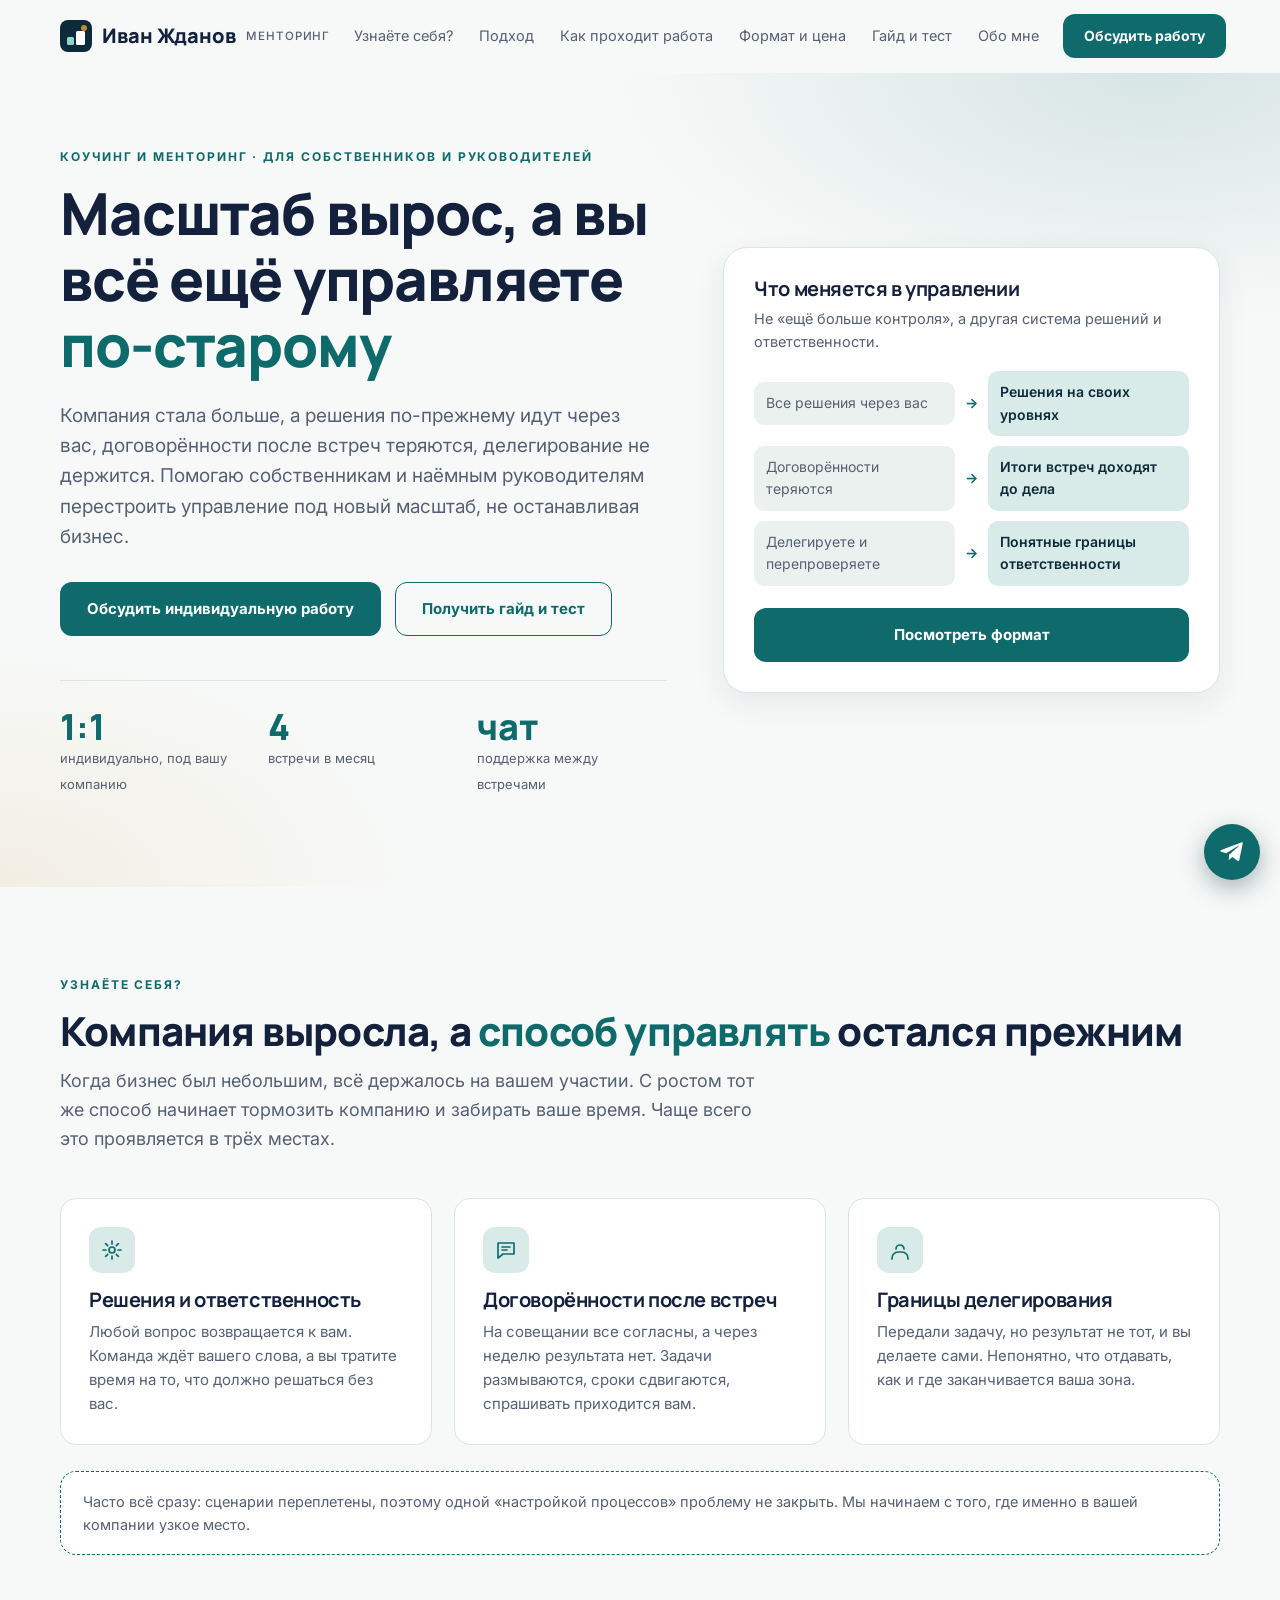
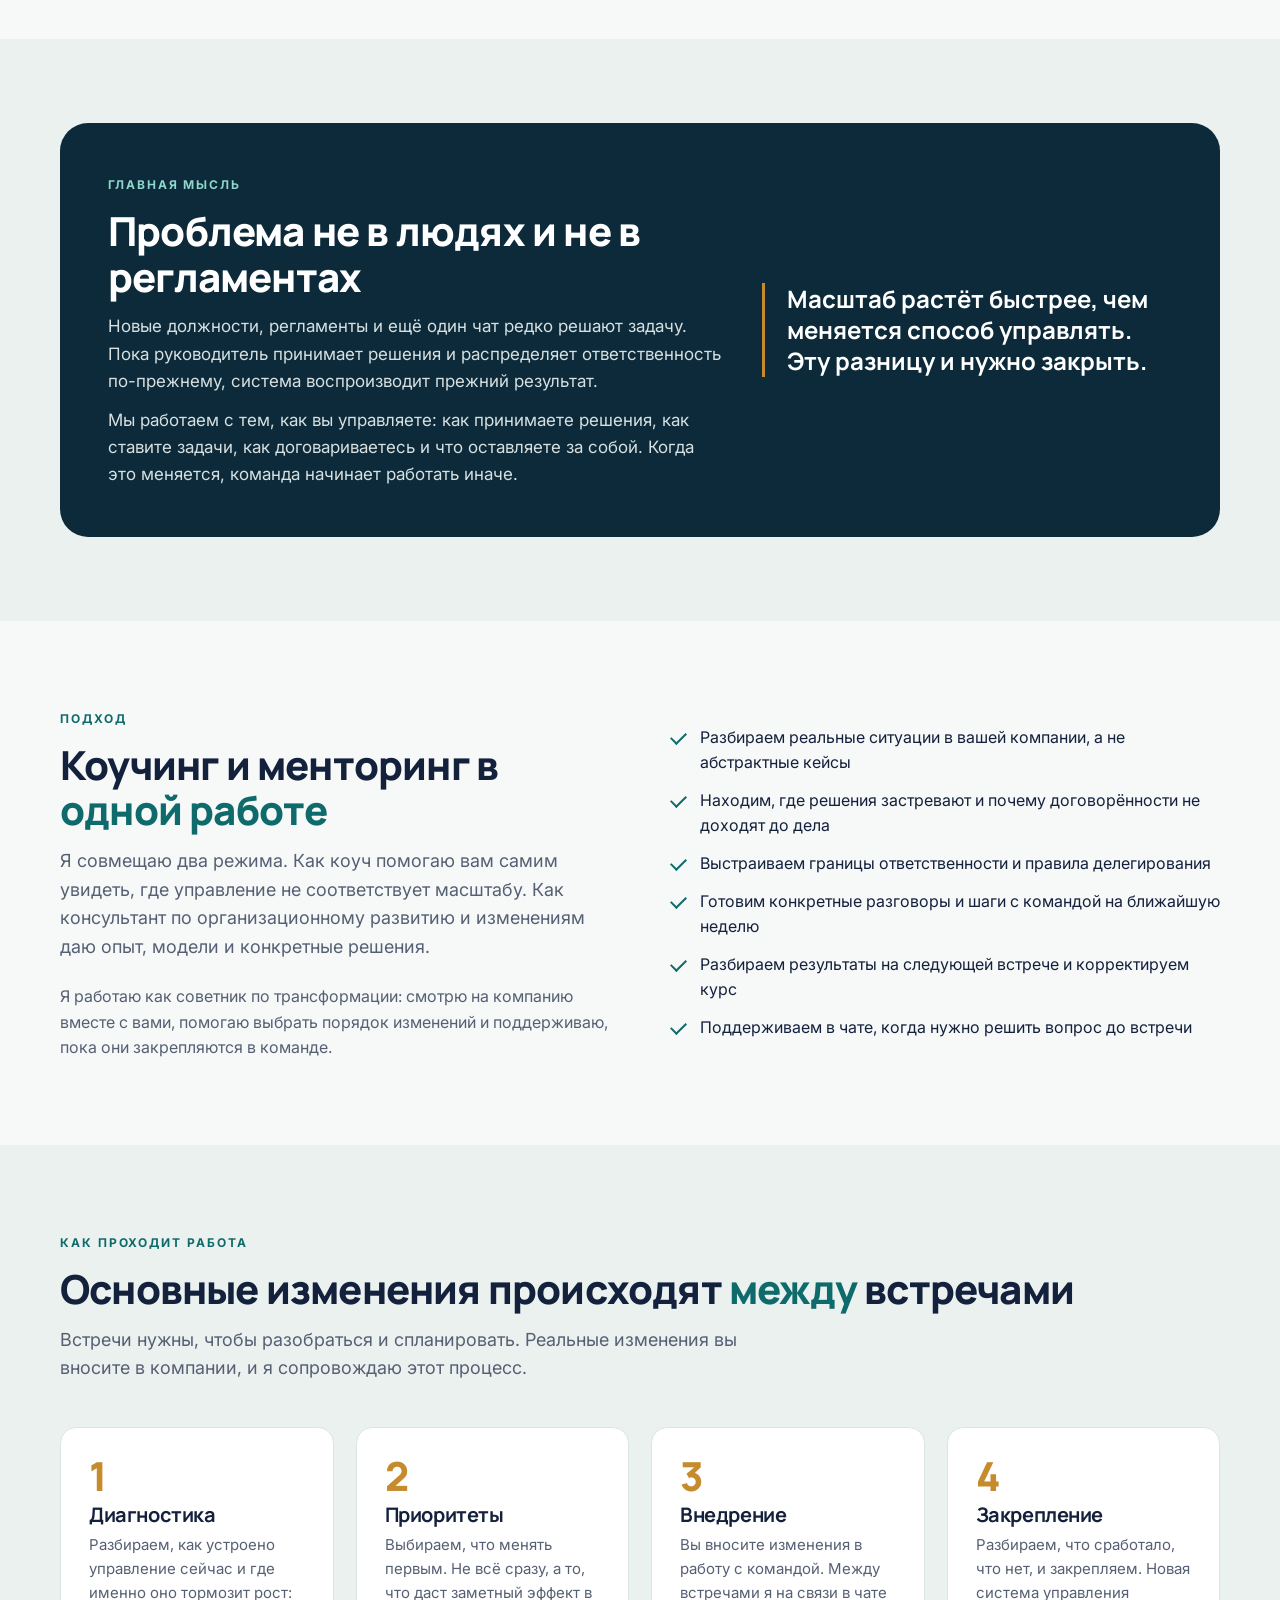
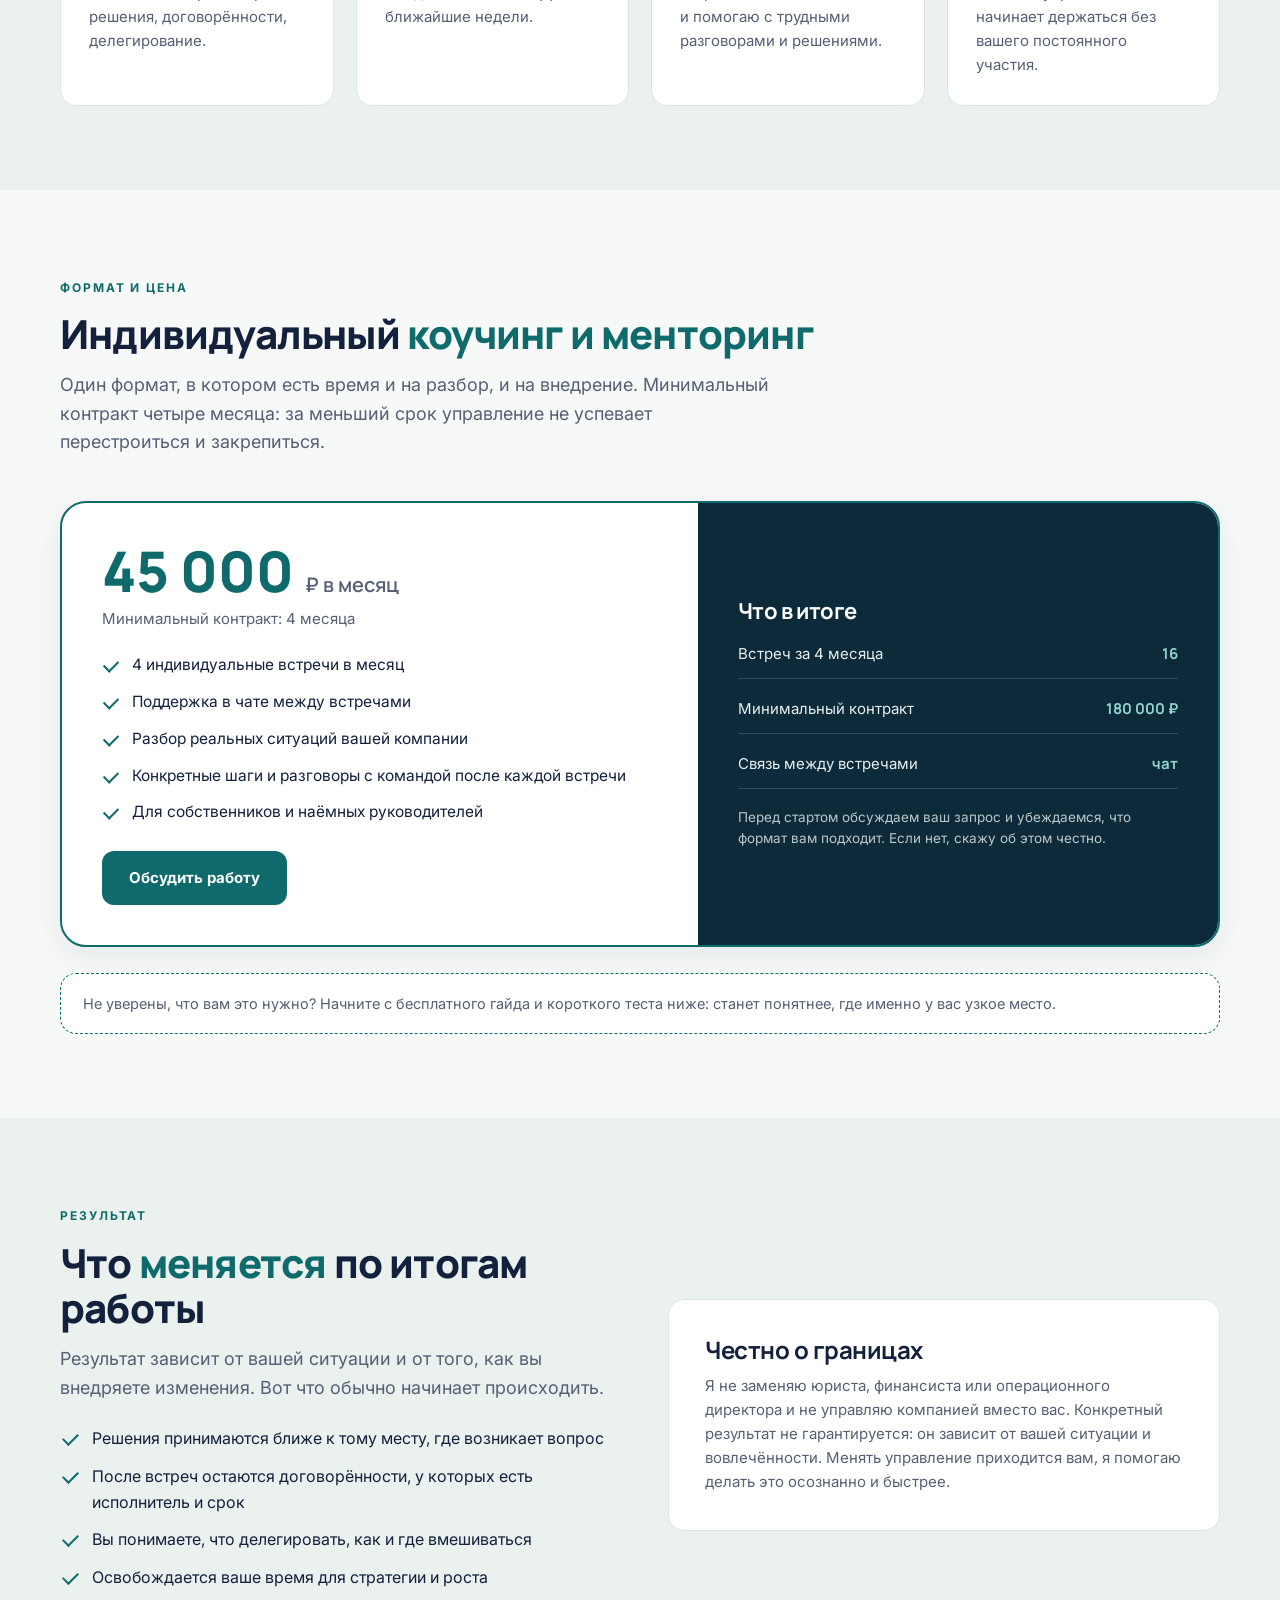
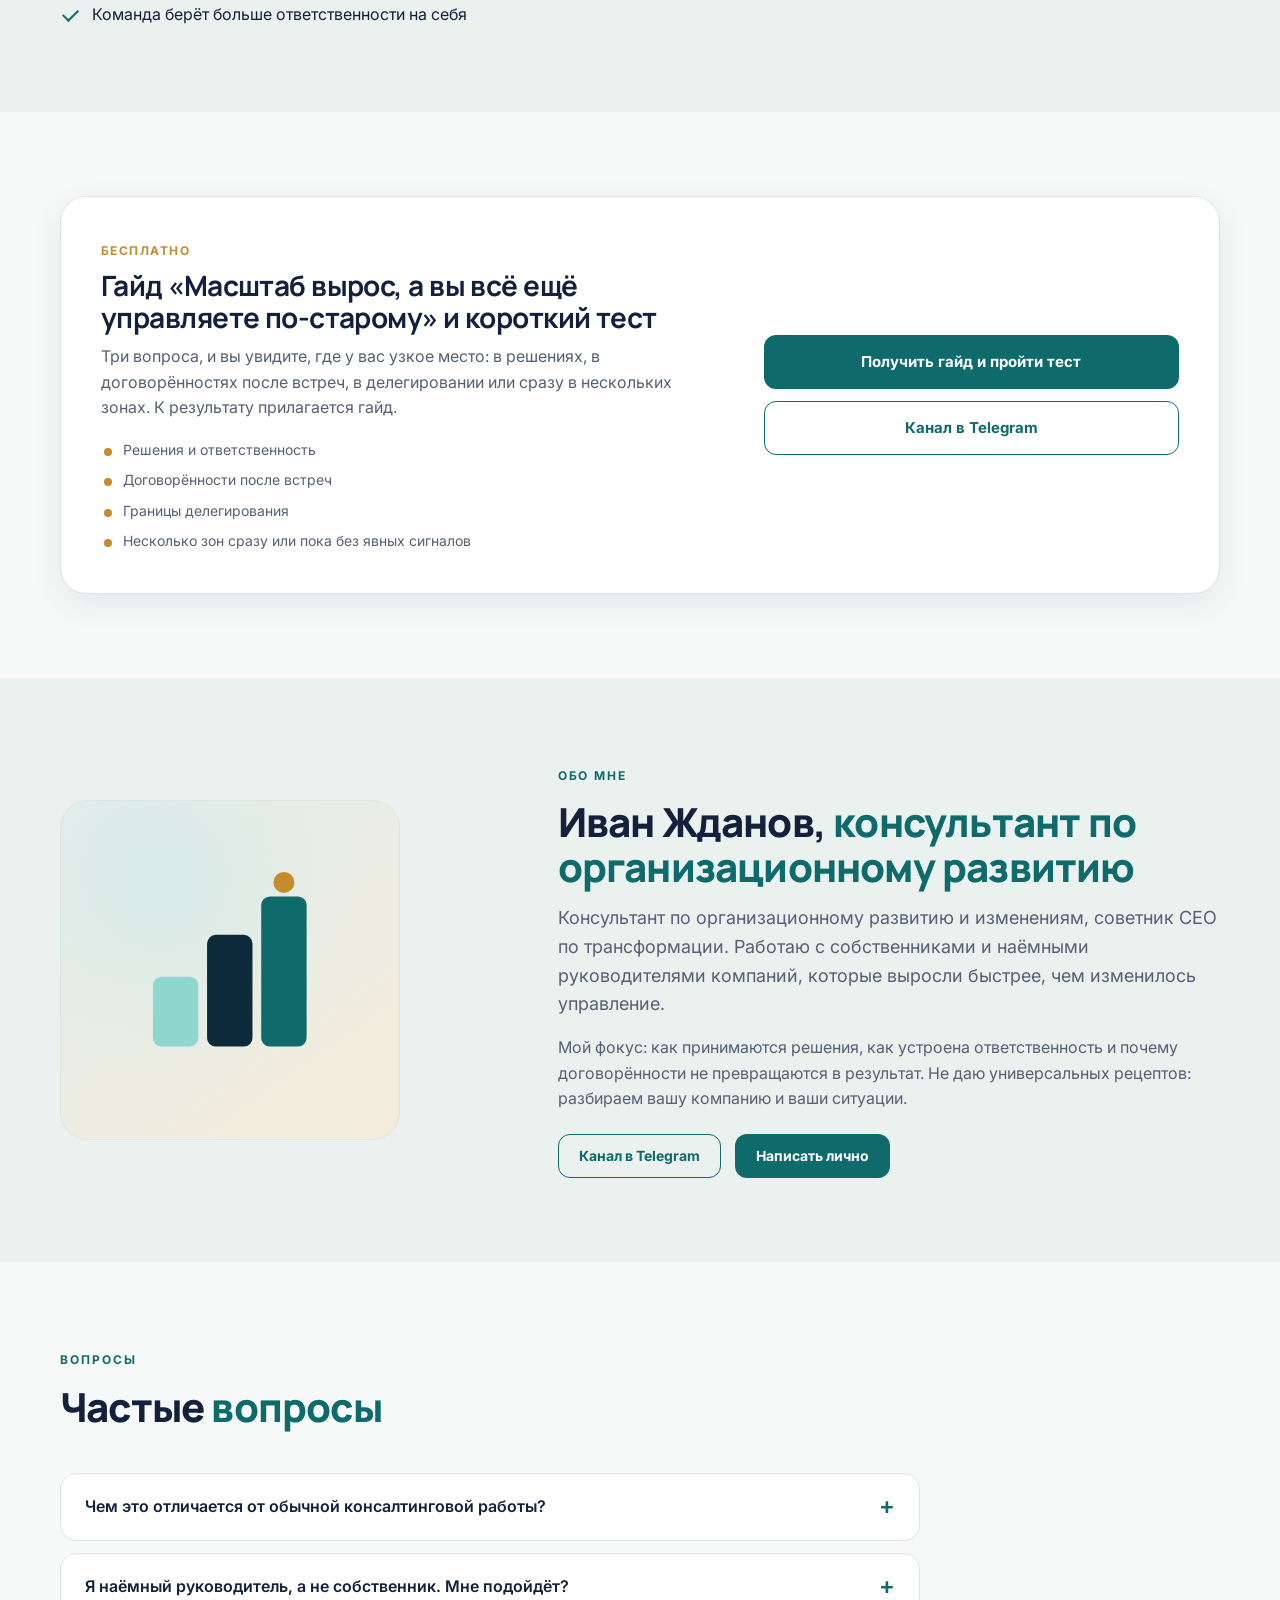
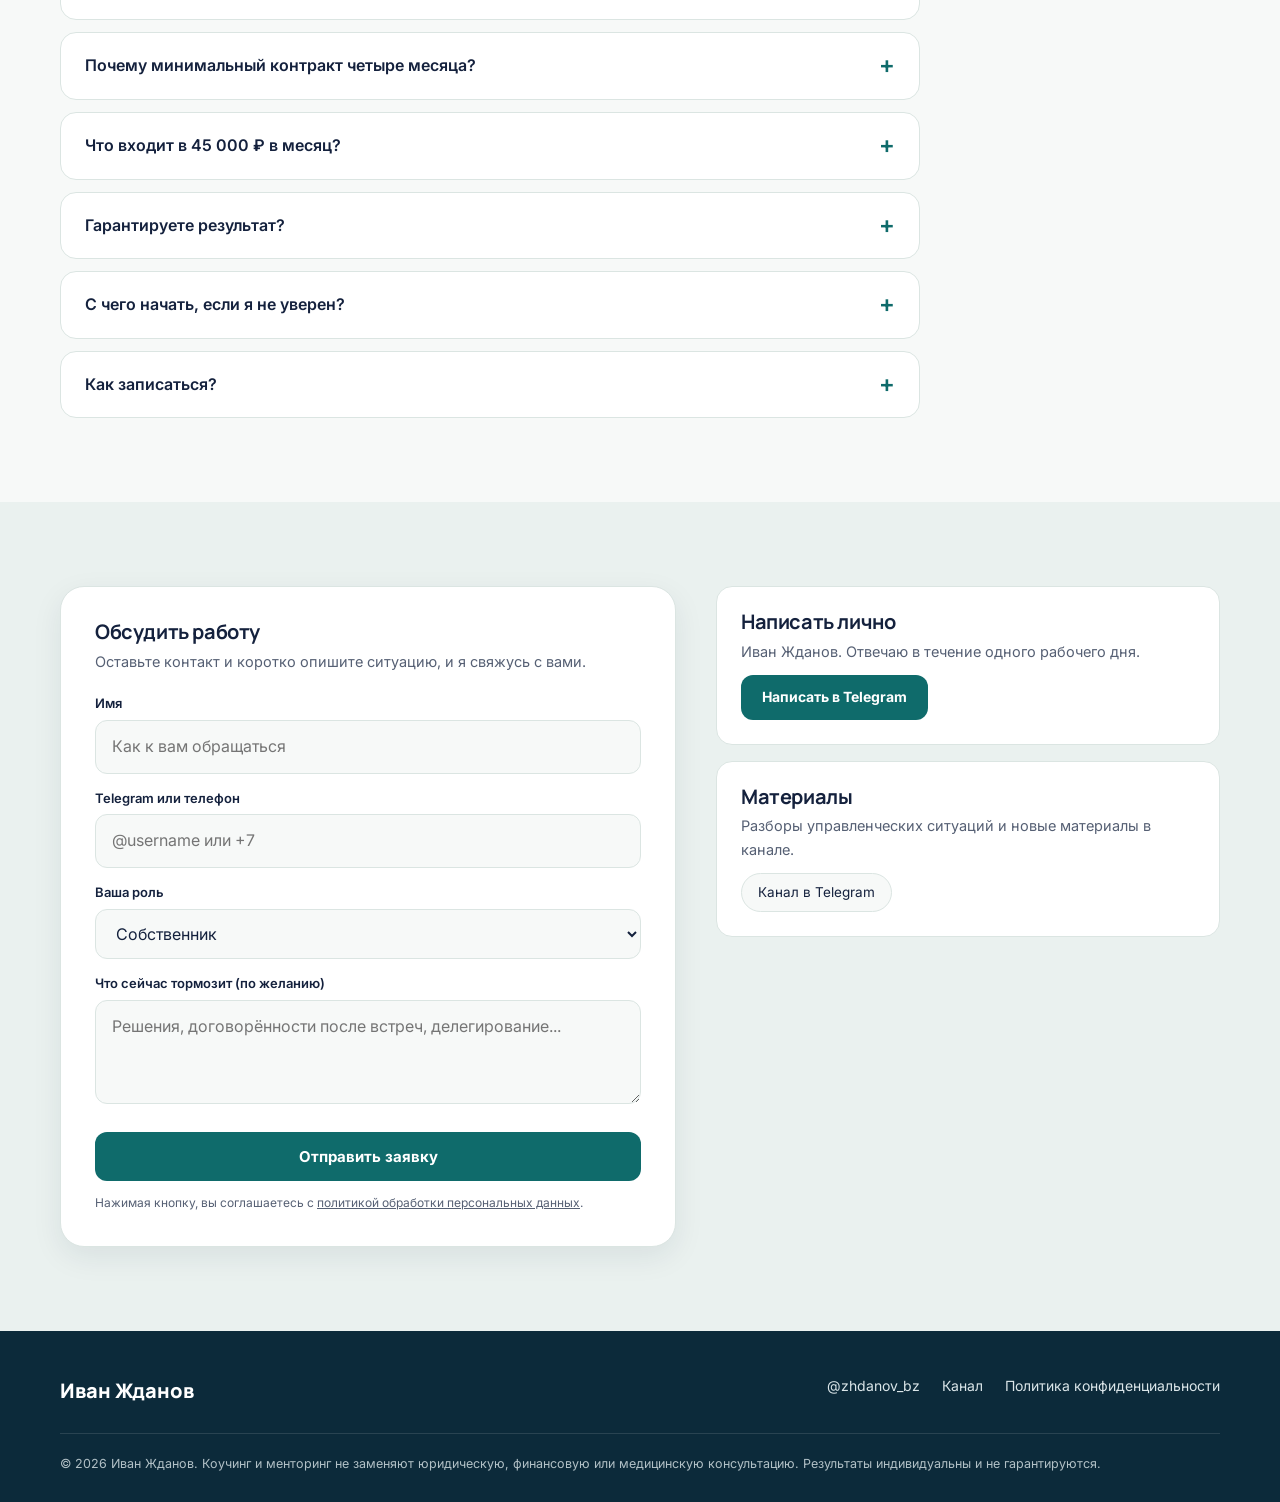
==== index.html @ f4aad575 "init: landing for Ivan Zhdanov" ====
<!DOCTYPE html>
<html lang="ru">
<head>
<meta charset="UTF-8">
<meta name="viewport" content="width=device-width, initial-scale=1">
<title>Иван Жданов — коучинг и менторинг для собственников и руководителей</title>
<meta name="description" content="Индивидуальный коучинг и менторинг для собственников и руководителей растущих компаний. Организационное развитие и изменения: решения, делегирование, договорённости. 45 000 ₽ в месяц, 4 встречи и поддержка в чате.">
<meta property="og:title" content="Иван Жданов — коучинг и менторинг для собственников и руководителей">
<meta property="og:description" content="Масштаб вырос, а вы всё ещё управляете по-старому? Индивидуальная работа над решениями, делегированием и управлением в растущей компании.">
<meta property="og:type" content="website">
<link rel="icon" href="data:image/svg+xml,%3Csvg xmlns='http://www.w3.org/2000/svg' viewBox='0 0 32 32'%3E%3Crect width='32' height='32' rx='8' fill='%230c2a3a'/%3E%3Crect x='7' y='17' width='7' height='8' rx='1.5' fill='%238fd6cc'/%3E%3Crect x='16' y='11' width='9' height='14' rx='1.5' fill='%23ffffff'/%3E%3Ccircle cx='24' cy='8' r='3' fill='%23c58b2c'/%3E%3C/svg%3E">
<link rel="preconnect" href="https://fonts.googleapis.com">
<link rel="preconnect" href="https://fonts.gstatic.com" crossorigin>
<link href="https://fonts.googleapis.com/css2?family=Manrope:wght@500;600;700;800&family=Inter:wght@400;500;600;700&display=swap" rel="stylesheet">
<link rel="stylesheet" href="styles.css">
</head>
<body>

<header class="header" id="header">
  <div class="container header__inner">
    <a href="#top" class="logo" aria-label="Иван Жданов">
      <svg viewBox="0 0 32 32" fill="none"><rect width="32" height="32" rx="8" fill="#0c2a3a"/><rect x="7" y="17" width="7" height="8" rx="1.5" fill="#8fd6cc"/><rect x="16" y="11" width="9" height="14" rx="1.5" fill="#fff"/><circle cx="24" cy="8" r="3" fill="#c58b2c"/></svg>
      <span class="nm">Иван Жданов</span> <small>менторинг</small>
    </a>
    <nav class="nav" id="nav">
      <a href="#signs">Узнаёте себя?</a>
      <a href="#approach">Подход</a>
      <a href="#process">Как проходит работа</a>
      <a href="#price">Формат и цена</a>
      <a href="#guide">Гайд и тест</a>
      <a href="#about">Обо мне</a>
    </nav>
    <a href="#contact" class="btn btn--primary btn--sm">Обсудить работу</a>
    <button class="burger" id="burger" aria-label="Меню"><span></span></button>
  </div>
</header>

<main id="top">

<section class="hero">
  <div class="container hero__grid">
    <div>
      <span class="eyebrow">Коучинг и менторинг · для собственников и руководителей</span>
      <h1>Масштаб вырос, а вы всё ещё управляете <em>по-старому</em></h1>
      <p class="hero__sub">Компания стала больше, а решения по-прежнему идут через вас, договорённости после встреч теряются, делегирование не держится. Помогаю собственникам и наёмным руководителям перестроить управление под новый масштаб, не останавливая бизнес.</p>
      <div class="hero__cta">
        <a href="#contact" class="btn btn--primary">Обсудить индивидуальную работу</a>
        <a href="#guide" class="btn btn--ghost">Получить гайд и тест</a>
      </div>
      <div class="hero__facts">
        <div class="fact"><b>1:1</b><span>индивидуально, под вашу компанию</span></div>
        <div class="fact"><b>4</b><span>встречи в месяц</span></div>
        <div class="fact"><b>чат</b><span>поддержка между встречами</span></div>
      </div>
    </div>
    <div class="hero__card">
      <h3>Что меняется в управлении</h3>
      <p class="s">Не «ещё больше контроля», а другая система решений и ответственности.</p>
      <div class="shift">
        <div class="shift__row"><span>Все решения через вас</span><i>→</i><span>Решения на своих уровнях</span></div>
        <div class="shift__row"><span>Договорённости теряются</span><i>→</i><span>Итоги встреч доходят до дела</span></div>
        <div class="shift__row"><span>Делегируете и перепроверяете</span><i>→</i><span>Понятные границы ответственности</span></div>
      </div>
      <a href="#price" class="btn btn--primary">Посмотреть формат</a>
    </div>
  </div>
</section>

<section id="signs">
  <div class="container">
    <div class="section-head">
      <span class="eyebrow">Узнаёте себя?</span>
      <h2>Компания выросла, а <em>способ управлять</em> остался прежним</h2>
      <p class="lead">Когда бизнес был небольшим, всё держалось на вашем участии. С ростом тот же способ начинает тормозить компанию и забирать ваше время. Чаще всего это проявляется в трёх местах.</p>
    </div>
    <div class="grid grid--3">
      <div class="adv"><div class="ico"><svg viewBox="0 0 24 24" fill="none" stroke="currentColor" stroke-width="1.7" stroke-linecap="round" stroke-linejoin="round"><circle cx="12" cy="12" r="3"/><path d="M12 3v3M12 18v3M3 12h3M18 12h3M5.6 5.6l2.1 2.1M16.3 16.3l2.1 2.1M18.4 5.6l-2.1 2.1M7.7 16.3l-2.1 2.1"/></svg></div><h3>Решения и ответственность</h3><p>Любой вопрос возвращается к вам. Команда ждёт вашего слова, а вы тратите время на то, что должно решаться без вас.</p></div>
      <div class="adv"><div class="ico"><svg viewBox="0 0 24 24" fill="none" stroke="currentColor" stroke-width="1.7" stroke-linecap="round" stroke-linejoin="round"><path d="M4 5h16v11H9l-5 4z"/><path d="M8 9h8M8 12h5"/></svg></div><h3>Договорённости после встреч</h3><p>На совещании все согласны, а через неделю результата нет. Задачи размываются, сроки сдвигаются, спрашивать приходится вам.</p></div>
      <div class="adv"><div class="ico"><svg viewBox="0 0 24 24" fill="none" stroke="currentColor" stroke-width="1.7" stroke-linecap="round" stroke-linejoin="round"><path d="M16 11a4 4 0 1 0-8 0M4 21v-1a6 6 0 0 1 6-6h4a6 6 0 0 1 6 6v1"/></svg></div><h3>Границы делегирования</h3><p>Передали задачу, но результат не тот, и вы делаете сами. Непонятно, что отдавать, как и где заканчивается ваша зона.</p></div>
    </div>
    <div class="note">Часто всё сразу: сценарии переплетены, поэтому одной «настройкой процессов» проблему не закрыть. Мы начинаем с того, где именно в вашей компании узкое место.</div>
  </div>
</section>

<section class="alt" id="idea">
  <div class="container">
    <div class="idea">
      <div>
        <span class="eyebrow">Главная мысль</span>
        <h2>Проблема не в людях и не в регламентах</h2>
        <p>Новые должности, регламенты и ещё один чат редко решают задачу. Пока руководитель принимает решения и распределяет ответственность по-прежнему, система воспроизводит прежний результат.</p>
        <p style="margin-top:12px">Мы работаем с тем, как вы управляете: как принимаете решения, как ставите задачи, как договариваетесь и что оставляете за собой. Когда это меняется, команда начинает работать иначе.</p>
      </div>
      <div class="idea__q">Масштаб растёт быстрее, чем меняется способ управлять. Эту разницу и нужно закрыть.</div>
    </div>
  </div>
</section>

<section id="approach">
  <div class="container split">
    <div>
      <span class="eyebrow">Подход</span>
      <h2>Коучинг и менторинг в <em>одной работе</em></h2>
      <p class="lead" style="margin-bottom:22px">Я совмещаю два режима. Как коуч помогаю вам самим увидеть, где управление не соответствует масштабу. Как консультант по организационному развитию и изменениям даю опыт, модели и конкретные решения.</p>
      <p style="color:var(--muted)">Я работаю как советник по трансформации: смотрю на компанию вместе с вами, помогаю выбрать порядок изменений и поддерживаю, пока они закрепляются в команде.</p>
    </div>
    <div>
      <ul class="checks">
        <li>Разбираем реальные ситуации в вашей компании, а не абстрактные кейсы</li>
        <li>Находим, где решения застревают и почему договорённости не доходят до дела</li>
        <li>Выстраиваем границы ответственности и правила делегирования</li>
        <li>Готовим конкретные разговоры и шаги с командой на ближайшую неделю</li>
        <li>Разбираем результаты на следующей встрече и корректируем курс</li>
        <li>Поддерживаем в чате, когда нужно решить вопрос до встречи</li>
      </ul>
    </div>
  </div>
</section>

<section class="alt" id="process">
  <div class="container">
    <div class="section-head">
      <span class="eyebrow">Как проходит работа</span>
      <h2>Основные изменения происходят <em>между</em> встречами</h2>
      <p class="lead">Встречи нужны, чтобы разобраться и спланировать. Реальные изменения вы вносите в компании, и я сопровождаю этот процесс.</p>
    </div>
    <div class="grid grid--4">
      <div class="step"><b>1</b><h3>Диагностика</h3><p>Разбираем, как устроено управление сейчас и где именно оно тормозит рост: решения, договорённости, делегирование.</p></div>
      <div class="step"><b>2</b><h3>Приоритеты</h3><p>Выбираем, что менять первым. Не всё сразу, а то, что даст заметный эффект в ближайшие недели.</p></div>
      <div class="step"><b>3</b><h3>Внедрение</h3><p>Вы вносите изменения в работу с командой. Между встречами я на связи в чате и помогаю с трудными разговорами и решениями.</p></div>
      <div class="step"><b>4</b><h3>Закрепление</h3><p>Разбираем, что сработало, что нет, и закрепляем. Новая система управления начинает держаться без вашего постоянного участия.</p></div>
    </div>
  </div>
</section>

<section id="price">
  <div class="container">
    <div class="section-head">
      <span class="eyebrow">Формат и цена</span>
      <h2>Индивидуальный <em>коучинг и менторинг</em></h2>
      <p class="lead">Один формат, в котором есть время и на разбор, и на внедрение. Минимальный контракт четыре месяца: за меньший срок управление не успевает перестроиться и закрепиться.</p>
    </div>
    <div class="offer">
      <div class="offer__main">
        <div class="price">45 000 <small>₽ в месяц</small></div>
        <div class="then">Минимальный контракт: 4 месяца</div>
        <ul>
          <li>4 индивидуальные встречи в месяц</li>
          <li>Поддержка в чате между встречами</li>
          <li>Разбор реальных ситуаций вашей компании</li>
          <li>Конкретные шаги и разговоры с командой после каждой встречи</li>
          <li>Для собственников и наёмных руководителей</li>
        </ul>
        <a href="#contact" class="btn btn--primary">Обсудить работу</a>
      </div>
      <div class="offer__side">
        <h3>Что в итоге</h3>
        <div class="row"><span>Встреч за 4 месяца</span><b>16</b></div>
        <div class="row"><span>Минимальный контракт</span><b>180 000 ₽</b></div>
        <div class="row"><span>Связь между встречами</span><b>чат</b></div>
        <p>Перед стартом обсуждаем ваш запрос и убеждаемся, что формат вам подходит. Если нет, скажу об этом честно.</p>
      </div>
    </div>
    <div class="note">Не уверены, что вам это нужно? Начните с бесплатного гайда и короткого теста ниже: станет понятнее, где именно у вас узкое место.</div>
  </div>
</section>

<section class="alt" id="result">
  <div class="container split">
    <div>
      <span class="eyebrow">Результат</span>
      <h2>Что <em>меняется</em> по итогам работы</h2>
      <p class="lead" style="margin-bottom:24px">Результат зависит от вашей ситуации и от того, как вы внедряете изменения. Вот что обычно начинает происходить.</p>
      <ul class="checks">
        <li>Решения принимаются ближе к тому месту, где возникает вопрос</li>
        <li>После встреч остаются договорённости, у которых есть исполнитель и срок</li>
        <li>Вы понимаете, что делегировать, как и где вмешиваться</li>
        <li>Освобождается ваше время для стратегии и роста</li>
        <li>Команда берёт больше ответственности на себя</li>
      </ul>
    </div>
    <div class="adv" style="padding:36px">
      <h3 style="font-size:24px;margin-bottom:10px">Честно о границах</h3>
      <p>Я не заменяю юриста, финансиста или операционного директора и не управляю компанией вместо вас. Конкретный результат не гарантируется: он зависит от вашей ситуации и вовлечённости. Менять управление приходится вам, я помогаю делать это осознанно и быстрее.</p>
    </div>
  </div>
</section>

<section id="guide">
  <div class="container">
    <div class="magnet">
      <div>
        <span class="magnet__tag">Бесплатно</span>
        <h3>Гайд «Масштаб вырос, а вы всё ещё управляете по-старому» и короткий тест</h3>
        <p>Три вопроса, и вы увидите, где у вас узкое место: в решениях, в договорённостях после встреч, в делегировании или сразу в нескольких зонах. К результату прилагается гайд.</p>
        <ul class="res">
          <li>Решения и ответственность</li>
          <li>Договорённости после встреч</li>
          <li>Границы делегирования</li>
          <li>Несколько зон сразу или пока без явных сигналов</li>
        </ul>
      </div>
      <div class="magnet__cta">
        <a href="https://t.me/zhdanov_bz?text=%D0%97%D0%B4%D1%80%D0%B0%D0%B2%D1%81%D1%82%D0%B2%D1%83%D0%B9%D1%82%D0%B5%2C%20%D0%98%D0%B2%D0%B0%D0%BD!%20%D0%A5%D0%BE%D1%87%D1%83%20%D0%BF%D0%BE%D0%BB%D1%83%D1%87%D0%B8%D1%82%D1%8C%20%D0%B3%D0%B0%D0%B9%D0%B4%20%C2%AB%D0%9C%D0%B0%D1%81%D1%88%D1%82%D0%B0%D0%B1%20%D0%B2%D1%8B%D1%80%D0%BE%D1%81%2C%20%D0%B0%20%D0%B2%D1%8B%20%D0%B2%D1%81%D1%91%20%D0%B5%D1%89%D1%91%20%D1%83%D0%BF%D1%80%D0%B0%D0%B2%D0%BB%D1%8F%D0%B5%D1%82%D0%B5%20%D0%BF%D0%BE-%D1%81%D1%82%D0%B0%D1%80%D0%BE%D0%BC%D1%83%C2%BB%20%D0%B8%20%D0%BF%D1%80%D0%BE%D0%B9%D1%82%D0%B8%20%D1%82%D0%B5%D1%81%D1%82." class="btn btn--primary" target="_blank" rel="noopener" id="guide-link">Получить гайд и пройти тест</a>
        <a href="https://t.me/+tDu7ewpUkkI4M2Q6" class="btn btn--ghost" target="_blank" rel="noopener">Канал в Telegram</a>
      </div>
    </div>
  </div>
</section>

<section id="about" class="alt">
  <div class="container about">
    <div class="about__emb" aria-hidden="true">
      <svg viewBox="0 0 120 120" fill="none"><rect x="16" y="64" width="26" height="40" rx="5" fill="#8fd6cc"/><rect x="47" y="40" width="26" height="64" rx="5" fill="#0c2a3a"/><rect x="78" y="18" width="26" height="86" rx="5" fill="#0f6b6b"/><circle cx="91" cy="10" r="6" fill="#c58b2c"/></svg>
    </div>
    <div>
      <span class="eyebrow">Обо мне</span>
      <h2>Иван Жданов, <em>консультант по организационному развитию</em></h2>
      <p class="lead">Консультант по организационному развитию и изменениям, советник СЕО по трансформации. Работаю с собственниками и наёмными руководителями компаний, которые выросли быстрее, чем изменилось управление.</p>
      <p style="color:var(--muted);margin-top:16px">Мой фокус: как принимаются решения, как устроена ответственность и почему договорённости не превращаются в результат. Не даю универсальных рецептов: разбираем вашу компанию и ваши ситуации.</p>
      <div class="hero__cta" style="margin-top:22px">
        <a href="https://t.me/+tDu7ewpUkkI4M2Q6" class="btn btn--ghost btn--sm" target="_blank" rel="noopener">Канал в Telegram</a>
        <a href="#contact" class="btn btn--primary btn--sm">Написать лично</a>
      </div>
    </div>
  </div>
</section>

<section id="faq">
  <div class="container">
    <div class="section-head">
      <span class="eyebrow">Вопросы</span>
      <h2>Частые <em>вопросы</em></h2>
    </div>
    <div class="faq">
      <details class="faq__item"><summary>Чем это отличается от обычной консалтинговой работы?</summary><p>Консалтинг обычно приносит рекомендации, которые потом нужно внедрять самим. Здесь я остаюсь рядом на время внедрения: вы пробуете, приходите с результатом, мы разбираем и корректируем. Работа идёт на материале вашей реальной компании.</p></details>
      <details class="faq__item"><summary>Я наёмный руководитель, а не собственник. Мне подойдёт?</summary><p>Да. Формат подходит и собственникам, и наёмным руководителям, у которых зона ответственности выросла, а привычный способ управлять перестал работать.</p></details>
      <details class="faq__item"><summary>Почему минимальный контракт четыре месяца?</summary><p>За одну-две встречи можно увидеть проблему, но не изменить управление. Чтобы новые правила прижились в команде и вы убедились, что они работают, нужно несколько циклов: попробовали, разобрали, поправили. За меньший срок честно этого не сделать.</p></details>
      <details class="faq__item"><summary>Что входит в 45 000 ₽ в месяц?</summary><p>Четыре индивидуальные встречи в месяц и поддержка в чате между встречами. Дополнительно платить за чат или разборы не нужно.</p></details>
      <details class="faq__item"><summary>Гарантируете результат?</summary><p>Нет, и честно этого не может никто. Результат зависит от вашей ситуации и от того, насколько вы внедряете договорённости. Я помогаю разобраться, выбрать приоритеты и не потерять темп.</p></details>
      <details class="faq__item"><summary>С чего начать, если я не уверен?</summary><p>Получите бесплатный гайд и пройдите короткий тест, он покажет, где у вас узкое место. Если захотите обсудить, напишите в Telegram или оставьте заявку ниже, и поговорим о вашей ситуации.</p></details>
      <details class="faq__item"><summary>Как записаться?</summary><p>Оставьте заявку в форме ниже или напишите в Telegram @zhdanov_bz. Обычно отвечаю в течение одного рабочего дня.</p></details>
    </div>
  </div>
</section>

<section id="contact" class="alt">
  <div class="container contact__grid">
    <form class="form" id="leadForm" novalidate>
      <h3>Обсудить работу</h3>
      <p class="s">Оставьте контакт и коротко опишите ситуацию, и я свяжусь с вами.</p>
      <div class="field"><label for="f-name">Имя</label><input id="f-name" name="name" type="text" placeholder="Как к вам обращаться" required></div>
      <div class="field"><label for="f-contact">Telegram или телефон</label><input id="f-contact" name="contact" type="text" placeholder="@username или +7" required></div>
      <div class="field"><label for="f-role">Ваша роль</label>
        <select id="f-role" name="role">
          <option>Собственник</option>
          <option>Наёмный руководитель</option>
          <option>Другое</option>
        </select>
      </div>
      <div class="field"><label for="f-msg">Что сейчас тормозит (по желанию)</label><textarea id="f-msg" name="comment" rows="3" placeholder="Решения, договорённости после встреч, делегирование..."></textarea></div>
      <input type="text" name="_gotcha" style="display:none" tabindex="-1" autocomplete="off">
      <button type="submit" class="btn btn--primary">Отправить заявку</button>
      <small>Нажимая кнопку, вы соглашаетесь с <a href="privacy.html">политикой обработки персональных данных</a>.</small>
    </form>
    <div>
      <div class="contact-card">
        <h3>Написать лично</h3>
        <p>Иван Жданов. Отвечаю в течение одного рабочего дня.</p>
        <a href="https://t.me/zhdanov_bz?text=%D0%97%D0%B4%D1%80%D0%B0%D0%B2%D1%81%D1%82%D0%B2%D1%83%D0%B9%D1%82%D0%B5%2C%20%D0%98%D0%B2%D0%B0%D0%BD!%20%D0%A5%D0%BE%D1%87%D1%83%20%D0%BE%D0%B1%D1%81%D1%83%D0%B4%D0%B8%D1%82%D1%8C%20%D0%B8%D0%BD%D0%B4%D0%B8%D0%B2%D0%B8%D0%B4%D1%83%D0%B0%D0%BB%D1%8C%D0%BD%D1%83%D1%8E%20%D1%80%D0%B0%D0%B1%D0%BE%D1%82%D1%83%20(%D0%BA%D0%BE%D1%83%D1%87%D0%B8%D0%BD%D0%B3%20%D0%B8%20%D0%BC%D0%B5%D0%BD%D1%82%D0%BE%D1%80%D0%B8%D0%BD%D0%B3)." class="btn btn--primary btn--sm" target="_blank" rel="noopener">Написать в Telegram</a>
      </div>
      <div class="contact-card">
        <h3>Материалы</h3>
        <p>Разборы управленческих ситуаций и новые материалы в канале.</p>
        <div class="socials">
          <a href="https://t.me/+tDu7ewpUkkI4M2Q6" target="_blank" rel="noopener">Канал в Telegram</a>
        </div>
      </div>
    </div>
  </div>
</section>

</main>

<footer class="footer">
  <div class="container">
    <div class="footer__top">
      <a href="#top" class="logo">Иван Жданов</a>
      <div class="footer__links">
        <a href="https://t.me/zhdanov_bz" target="_blank" rel="noopener">@zhdanov_bz</a>
        <a href="https://t.me/+tDu7ewpUkkI4M2Q6" target="_blank" rel="noopener">Канал</a>
        <a href="privacy.html">Политика конфиденциальности</a>
      </div>
    </div>
    <div class="footer__bot">&copy; <span id="year">2026</span> Иван Жданов. Коучинг и менторинг не заменяют юридическую, финансовую или медицинскую консультацию. Результаты индивидуальны и не гарантируются.</div>
  </div>
</footer>

<a href="https://t.me/zhdanov_bz" class="fab" target="_blank" rel="noopener" aria-label="Написать в Telegram">
  <svg viewBox="0 0 24 24" fill="currentColor"><path d="M21.9 4.2 18.7 19.3c-.2 1-.9 1.3-1.7.8l-4.7-3.5-2.3 2.2c-.3.3-.5.5-1 .5l.3-4.8 8.8-7.9c.4-.3-.1-.5-.6-.2L6.6 13.2 1.9 11.7c-1-.3-1-1 .2-1.5L20.4 3.2c.9-.3 1.6.2 1.5 1z"/></svg>
</a>

<script src="script.js"></script>
</body>
</html>
---- styles.css ----
:root{
  --bg:#f7f9f8;--bg2:#eaf1ef;--card:#ffffff;--ink:#14213d;--muted:#566074;
  --acc:#0f6b6b;--acc-d:#0c2a3a;--acc-h:#0a5555;--gold:#c58b2c;--tint:#d9ebe8;--line:#dbe5e2;
  --r:16px;--sh:0 10px 30px rgba(12,42,58,.08);
  --ff-h:'Manrope',system-ui,sans-serif;--ff-b:'Inter',system-ui,sans-serif;
}
*{box-sizing:border-box;margin:0;padding:0}
html{scroll-behavior:smooth}
body{font-family:var(--ff-b);background:var(--bg);color:var(--ink);line-height:1.6;font-size:16px;-webkit-font-smoothing:antialiased}
img,svg{max-width:100%;display:block}
a{color:inherit;text-decoration:none}
.container{width:min(1160px,100% - 40px);margin-inline:auto}
h1,h2,h3{font-family:var(--ff-h);font-weight:800;line-height:1.14;letter-spacing:-.02em}
h1{font-size:clamp(34px,5vw,58px)}
h2{font-size:clamp(27px,3.6vw,40px);margin-bottom:14px}
h3{font-size:20px;font-weight:700}
em{font-style:normal;color:var(--acc)}
section{padding:84px 0}
.eyebrow{display:inline-block;font-size:12px;letter-spacing:.16em;text-transform:uppercase;color:var(--acc);font-weight:700;margin-bottom:14px}
.lead{color:var(--muted);font-size:18px;max-width:720px}
.section-head{margin-bottom:44px}
.alt{background:var(--bg2)}

.btn{display:inline-flex;align-items:center;justify-content:center;gap:8px;padding:14px 26px;border-radius:12px;font-weight:700;font-size:15px;border:1.5px solid transparent;cursor:pointer;transition:.2s;font-family:inherit;white-space:nowrap}
.btn--primary{background:var(--acc);color:#fff}
.btn--primary:hover{background:var(--acc-h);transform:translateY(-1px)}
.btn--ghost{border-color:var(--acc);color:var(--acc);background:transparent}
.btn--ghost:hover{background:var(--acc);color:#fff}
.btn--sm{padding:10px 20px;font-size:14px}

.header{position:sticky;top:0;z-index:50;background:rgba(247,249,248,.92);backdrop-filter:blur(10px);border-bottom:1px solid transparent;transition:.2s}
.header.scrolled{border-color:var(--line)}
.header__inner{display:flex;align-items:center;gap:24px;min-width:0;height:72px}
.logo{display:flex;align-items:center;gap:10px;flex-shrink:0;font-family:var(--ff-h);font-size:20px;font-weight:800}
.logo svg{width:32px;height:32px}
.logo small{font-family:var(--ff-b);font-size:11.5px;color:var(--muted);letter-spacing:.08em;text-transform:uppercase;font-weight:500}
.nav{display:flex;gap:26px;margin-left:auto}
.nav a{font-size:14.5px;color:var(--muted);white-space:nowrap;transition:.2s}
.nav a:hover{color:var(--acc)}
.burger{display:none;width:42px;height:42px;border:0;background:none;cursor:pointer;margin-left:auto;position:relative}
.burger span,.burger::before,.burger::after{content:"";position:absolute;left:9px;right:9px;height:2px;background:var(--ink);transition:.2s}
.burger::before{top:14px}.burger span{top:20px}.burger::after{top:26px}
.burger.is-open::before{transform:translateY(6px) rotate(45deg)}
.burger.is-open span{opacity:0}
.burger.is-open::after{transform:translateY(-6px) rotate(-45deg)}

.hero{padding:70px 0 90px;background:
  radial-gradient(900px 420px at 90% 0%,rgba(15,107,107,.14),transparent 60%),
  radial-gradient(700px 400px at 0% 100%,rgba(197,139,44,.10),transparent 60%)}
.hero__grid{display:grid;grid-template-columns:1.1fr .9fr;gap:56px;align-items:center}
.hero__sub{font-size:19px;color:var(--muted);margin:22px 0 30px;max-width:600px}
.hero__cta{display:flex;gap:14px;flex-wrap:wrap}
.hero__facts{display:grid;grid-template-columns:repeat(3,1fr);gap:18px;margin-top:44px;padding-top:28px;border-top:1px solid var(--line)}
.fact b{display:block;font-family:var(--ff-h);font-size:36px;font-weight:800;color:var(--acc);line-height:1}
.fact span{font-size:13px;color:var(--muted)}
.hero__card{background:var(--card);border:1px solid var(--line);border-radius:24px;padding:30px;box-shadow:var(--sh)}
.hero__card h3{margin-bottom:6px}
.hero__card p.s{color:var(--muted);font-size:14.5px;margin-bottom:18px}
.shift{display:grid;gap:10px}
.shift__row{display:grid;grid-template-columns:1fr auto 1fr;gap:10px;align-items:center;font-size:14px}
.shift__row span{padding:10px 12px;border-radius:10px;background:var(--bg2);color:var(--muted)}
.shift__row span:last-child{background:var(--tint);color:var(--acc-d);font-weight:600}
.shift__row i{font-style:normal;color:var(--acc);font-weight:700}
.hero__card .btn{width:100%;margin-top:22px}

.grid{display:grid;gap:22px}
.grid--2{grid-template-columns:repeat(2,1fr)}
.grid--3{grid-template-columns:repeat(3,1fr)}
.grid--4{grid-template-columns:repeat(4,1fr)}
.adv{background:var(--card);border:1px solid var(--line);border-radius:var(--r);padding:28px}
.adv .ico{width:46px;height:46px;border-radius:12px;background:var(--tint);display:grid;place-items:center;margin-bottom:16px;color:var(--acc)}
.adv .ico svg{width:24px;height:24px}
.adv h3{margin-bottom:8px}
.adv p{color:var(--muted);font-size:15px}

.idea{background:var(--acc-d);color:#e8f0ef;border-radius:28px;padding:48px;display:grid;grid-template-columns:1.2fr .8fr;gap:40px;align-items:center}
.idea h2{color:#fff}
.idea h2 em{color:#8fd6cc}
.idea .eyebrow{color:#8fd6cc}
.idea p{opacity:.92;font-size:17px}
.idea__q{font-family:var(--ff-h);font-weight:700;font-size:24px;line-height:1.3;border-left:3px solid var(--gold);padding-left:22px;color:#fff}

.step{background:var(--card);border:1px solid var(--line);border-radius:var(--r);padding:28px}
.step b{font-family:var(--ff-h);font-weight:800;font-size:40px;color:var(--gold);line-height:1;display:block;margin-bottom:8px}
.step h3{margin-bottom:6px}
.step p{font-size:15px;color:var(--muted)}

.checks{list-style:none;display:grid;gap:12px}
.checks li{padding-left:32px;position:relative;font-size:16px}
.checks li::before{content:"";position:absolute;left:3px;top:7px;width:13px;height:7px;border-left:2px solid var(--acc);border-bottom:2px solid var(--acc);transform:rotate(-45deg)}
.split{display:grid;grid-template-columns:1fr 1fr;gap:56px;align-items:center}

.offer{display:grid;grid-template-columns:1.1fr .9fr;gap:0;background:var(--card);border:2px solid var(--acc);border-radius:26px;overflow:hidden;box-shadow:var(--sh)}
.offer__main{padding:40px}
.offer__main .price{font-family:var(--ff-h);font-weight:800;font-size:56px;color:var(--acc);line-height:1}
.offer__main .price small{font-size:20px;color:var(--muted);font-weight:600}
.offer__main .then{color:var(--muted);font-size:15px;margin:8px 0 22px}
.offer__main ul{list-style:none;display:grid;gap:12px;margin-bottom:26px}
.offer__main li{padding-left:30px;position:relative;font-size:15.5px}
.offer__main li::before{content:"";position:absolute;left:2px;top:7px;width:12px;height:7px;border-left:2px solid var(--acc);border-bottom:2px solid var(--acc);transform:rotate(-45deg)}
.offer__side{background:var(--acc-d);color:#e8f0ef;padding:40px;display:flex;flex-direction:column;justify-content:center;gap:18px}
.offer__side h3{color:#fff;font-size:22px}
.offer__side .row{display:flex;justify-content:space-between;gap:12px;padding-bottom:12px;border-bottom:1px solid rgba(255,255,255,.15);font-size:15px}
.offer__side .row b{color:#8fd6cc;font-family:var(--ff-h);white-space:nowrap}
.offer__side p{font-size:13.5px;opacity:.8}
.note{margin-top:26px;padding:18px 22px;background:var(--card);border:1px dashed var(--acc);border-radius:var(--r);font-size:14.5px;color:var(--muted)}

.magnet{background:var(--card);border:1px solid var(--line);border-radius:26px;padding:40px;display:grid;grid-template-columns:1.2fr .8fr;gap:40px;align-items:center;box-shadow:var(--sh)}
.magnet__tag{font-size:12px;font-weight:700;letter-spacing:.12em;text-transform:uppercase;color:var(--gold)}
.magnet h3{font-size:28px;margin:8px 0 10px}
.magnet p{color:var(--muted)}
.magnet__cta{display:grid;gap:12px}
.magnet__cta .btn{width:100%}
.res{display:grid;gap:8px;margin-top:18px;list-style:none}
.res li{font-size:14px;color:var(--muted);padding-left:22px;position:relative}
.res li::before{content:"";position:absolute;left:3px;top:9px;width:8px;height:8px;border-radius:50%;background:var(--gold)}

.about{display:grid;grid-template-columns:.8fr 1.2fr;gap:56px;align-items:center}
.about__emb{aspect-ratio:1;border-radius:28px;background:radial-gradient(circle at 30% 25%,var(--tint),transparent 55%),linear-gradient(145deg,#e4eeec,#f4ecdb);border:1px solid var(--line);display:grid;place-items:center;max-width:340px}
.about__emb svg{width:62%}

.faq{max-width:860px;display:grid;gap:12px}
.faq__item{background:var(--card);border:1px solid var(--line);border-radius:var(--r);padding:0 24px}
.faq__item summary{cursor:pointer;padding:20px 0;font-weight:600;list-style:none;display:flex;justify-content:space-between;gap:16px}
.faq__item summary::-webkit-details-marker{display:none}
.faq__item summary::after{content:"+";font-size:24px;color:var(--acc);line-height:1}
.faq__item[open] summary::after{content:"\2212"}
.faq__item p{padding-bottom:20px;color:var(--muted);font-size:15px}

.contact__grid{display:grid;grid-template-columns:1.1fr .9fr;gap:40px;align-items:start}
.form{background:var(--card);border:1px solid var(--line);border-radius:24px;padding:34px;box-shadow:var(--sh)}
.form h3{margin-bottom:6px}
.form p.s{color:var(--muted);font-size:14.5px;margin-bottom:20px}
.field{margin-bottom:14px}
.field label{display:block;font-size:13px;font-weight:600;margin-bottom:6px}
.field input,.field select,.field textarea{width:100%;padding:13px 16px;border:1.5px solid var(--line);border-radius:12px;font:inherit;background:var(--bg);color:var(--ink)}
.field input:focus,.field select:focus,.field textarea:focus{outline:none;border-color:var(--acc)}
.form .btn{width:100%;margin-top:6px}
.form small{display:block;margin-top:12px;font-size:12px;color:var(--muted)}
.form small a{text-decoration:underline}
.contact-card{background:var(--card);border:1px solid var(--line);border-radius:var(--r);padding:24px;margin-bottom:16px}
.contact-card h3{margin-bottom:6px}
.contact-card p{color:var(--muted);font-size:14.5px;margin-bottom:12px}
.socials{display:flex;flex-wrap:wrap;gap:8px}
.socials a{padding:8px 16px;border:1px solid var(--line);border-radius:999px;font-size:13.5px;transition:.2s;background:var(--bg)}
.socials a:hover{border-color:var(--acc);color:var(--acc)}

.footer{background:var(--acc-d);color:#dbe6e9;padding:44px 0 28px}
.footer__top{display:flex;justify-content:space-between;gap:30px;flex-wrap:wrap;margin-bottom:26px}
.footer .logo{color:#fff}
.footer a:hover{color:#fff}
.footer__links{display:flex;gap:22px;flex-wrap:wrap;font-size:14px}
.footer__bot{border-top:1px solid rgba(255,255,255,.15);padding-top:20px;font-size:12.5px;opacity:.8;line-height:1.6}
.fab{position:fixed;right:20px;bottom:20px;z-index:40;width:56px;height:56px;border-radius:50%;background:var(--acc);color:#fff;display:grid;place-items:center;box-shadow:0 8px 24px rgba(12,42,58,.35);transition:.2s}
.fab:hover{transform:scale(1.07)}
.fab svg{width:26px;height:26px}

.reveal{opacity:0;transform:translateY(18px);transition:opacity .6s,transform .6s}
.reveal.is-visible{opacity:1;transform:none}

.doc{max-width:760px;padding:60px 0 90px}
.doc h1{font-size:38px;margin-bottom:24px}
.doc h2{font-size:22px;margin:28px 0 10px}
.doc p,.doc li{color:var(--muted);margin-bottom:10px}
.doc ul{padding-left:20px}

@media (max-width:1180px){.nav{gap:18px}.nav a{font-size:13.5px}}
@media (max-width:1100px){
  .nav{display:none;position:absolute;top:72px;left:0;right:0;background:var(--bg);flex-direction:column;gap:0;padding:8px 20px 20px;border-bottom:1px solid var(--line)}
  .nav.is-open{display:flex}
  .nav a{padding:14px 0;border-bottom:1px solid var(--line);font-size:16px}
  .burger{display:block}
  .header .btn--sm{display:none}
}
@media (max-width:900px){
  section{padding:60px 0}
  .hero__grid,.split,.contact__grid,.idea,.about,.offer,.magnet{grid-template-columns:1fr;gap:34px}
  .offer{gap:0}
  .grid--3,.grid--2{grid-template-columns:1fr}
  .grid--4{grid-template-columns:repeat(2,1fr)}
  .idea,.magnet{padding:30px}
  .offer__main,.offer__side{padding:30px}
  .about__emb{max-width:280px}
}
@media (max-width:560px){
  .grid--4{grid-template-columns:1fr}
  .logo small{display:none}
  .hero__card,.form{padding:24px}
  .hero__facts{gap:10px}
  .fact b{font-size:28px}
  .offer__main .price{font-size:44px}
  .idea__q{font-size:20px}
  .btn{white-space:normal;text-align:center}
}
@media (max-width:380px){.logo span.nm{display:none}}
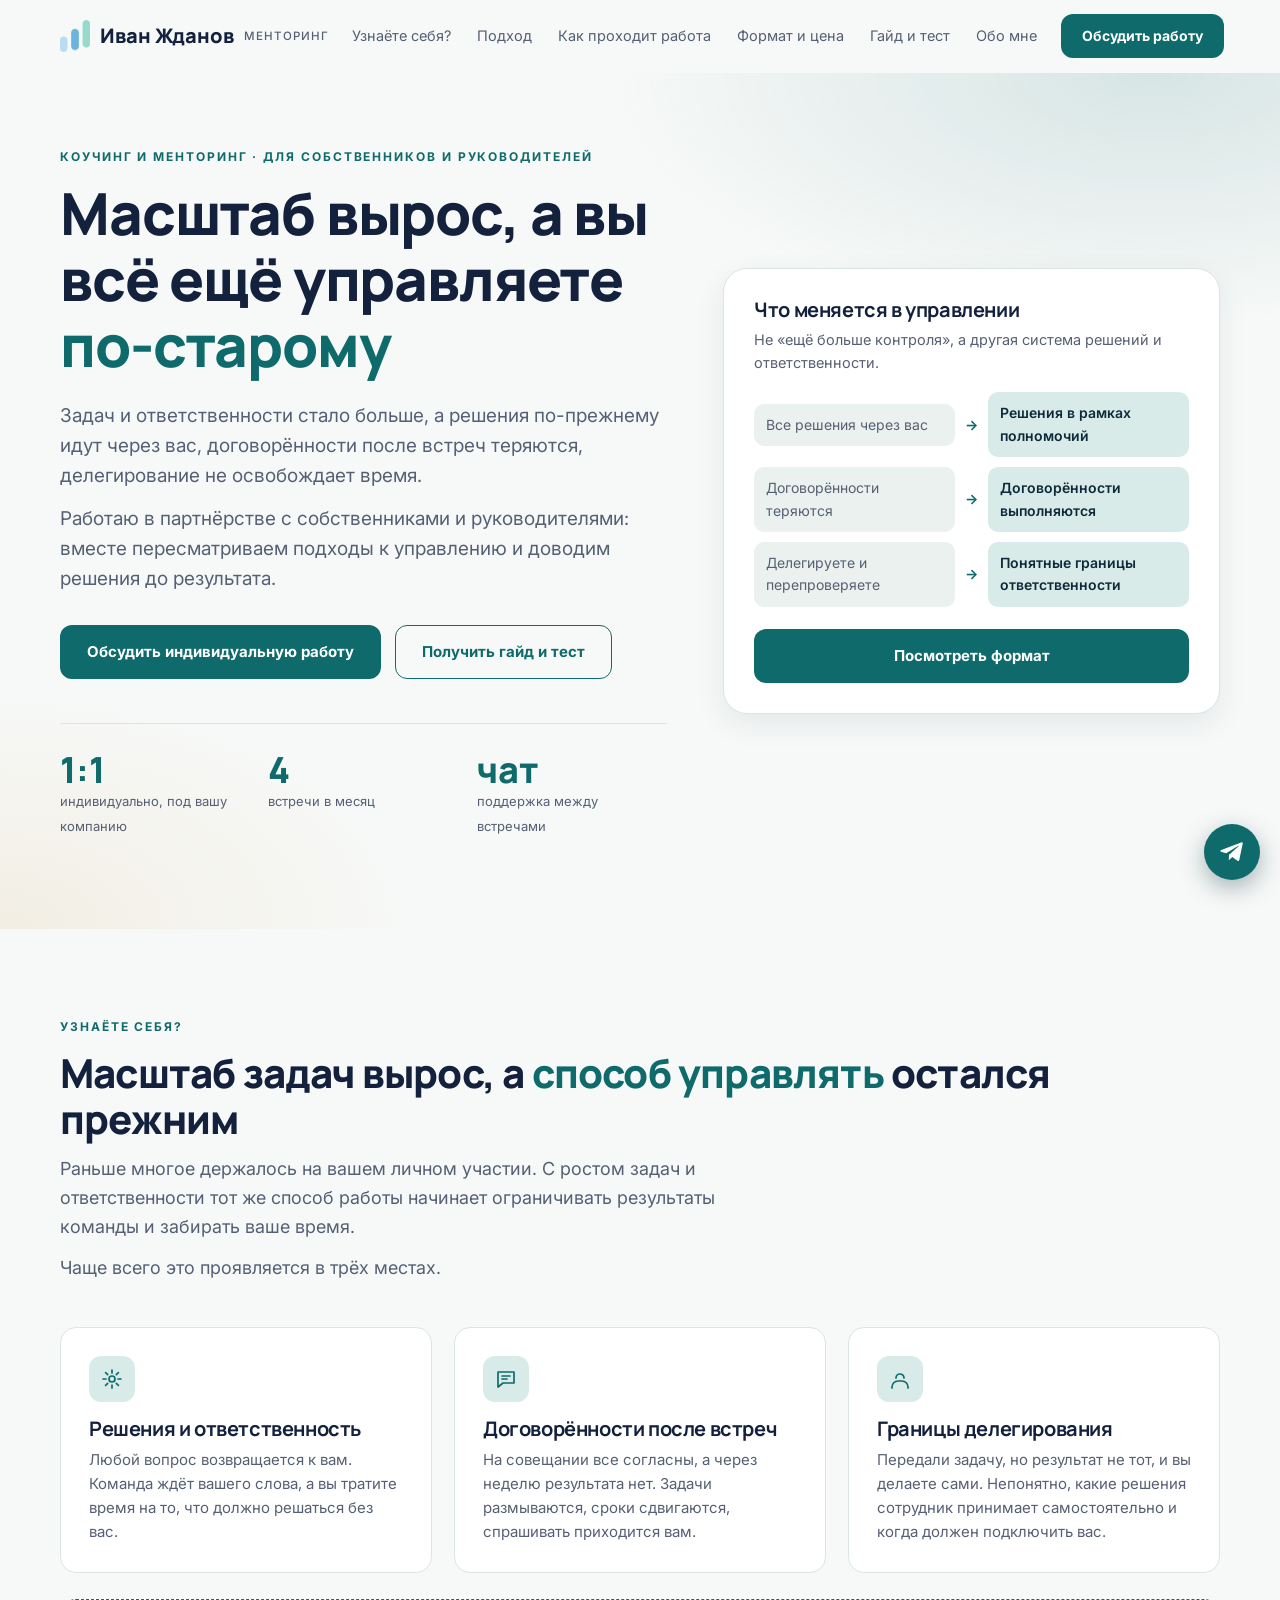
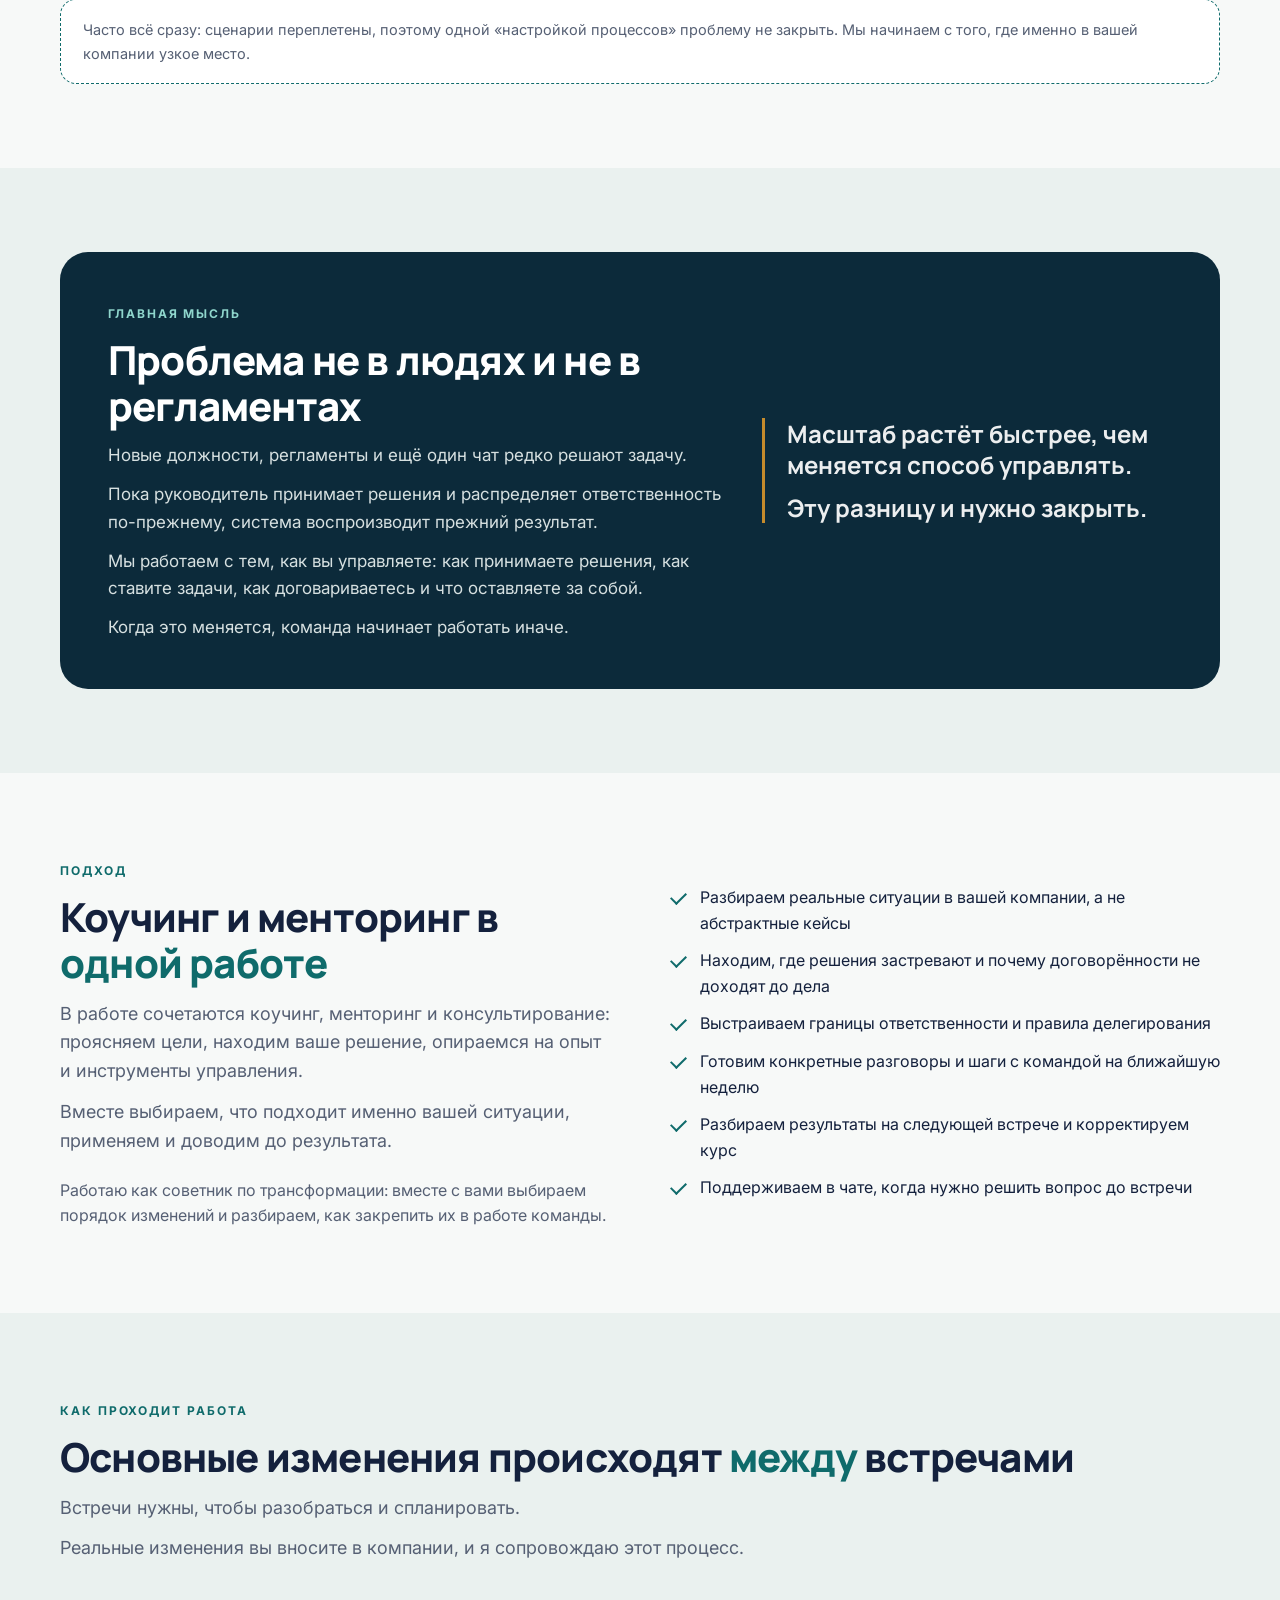
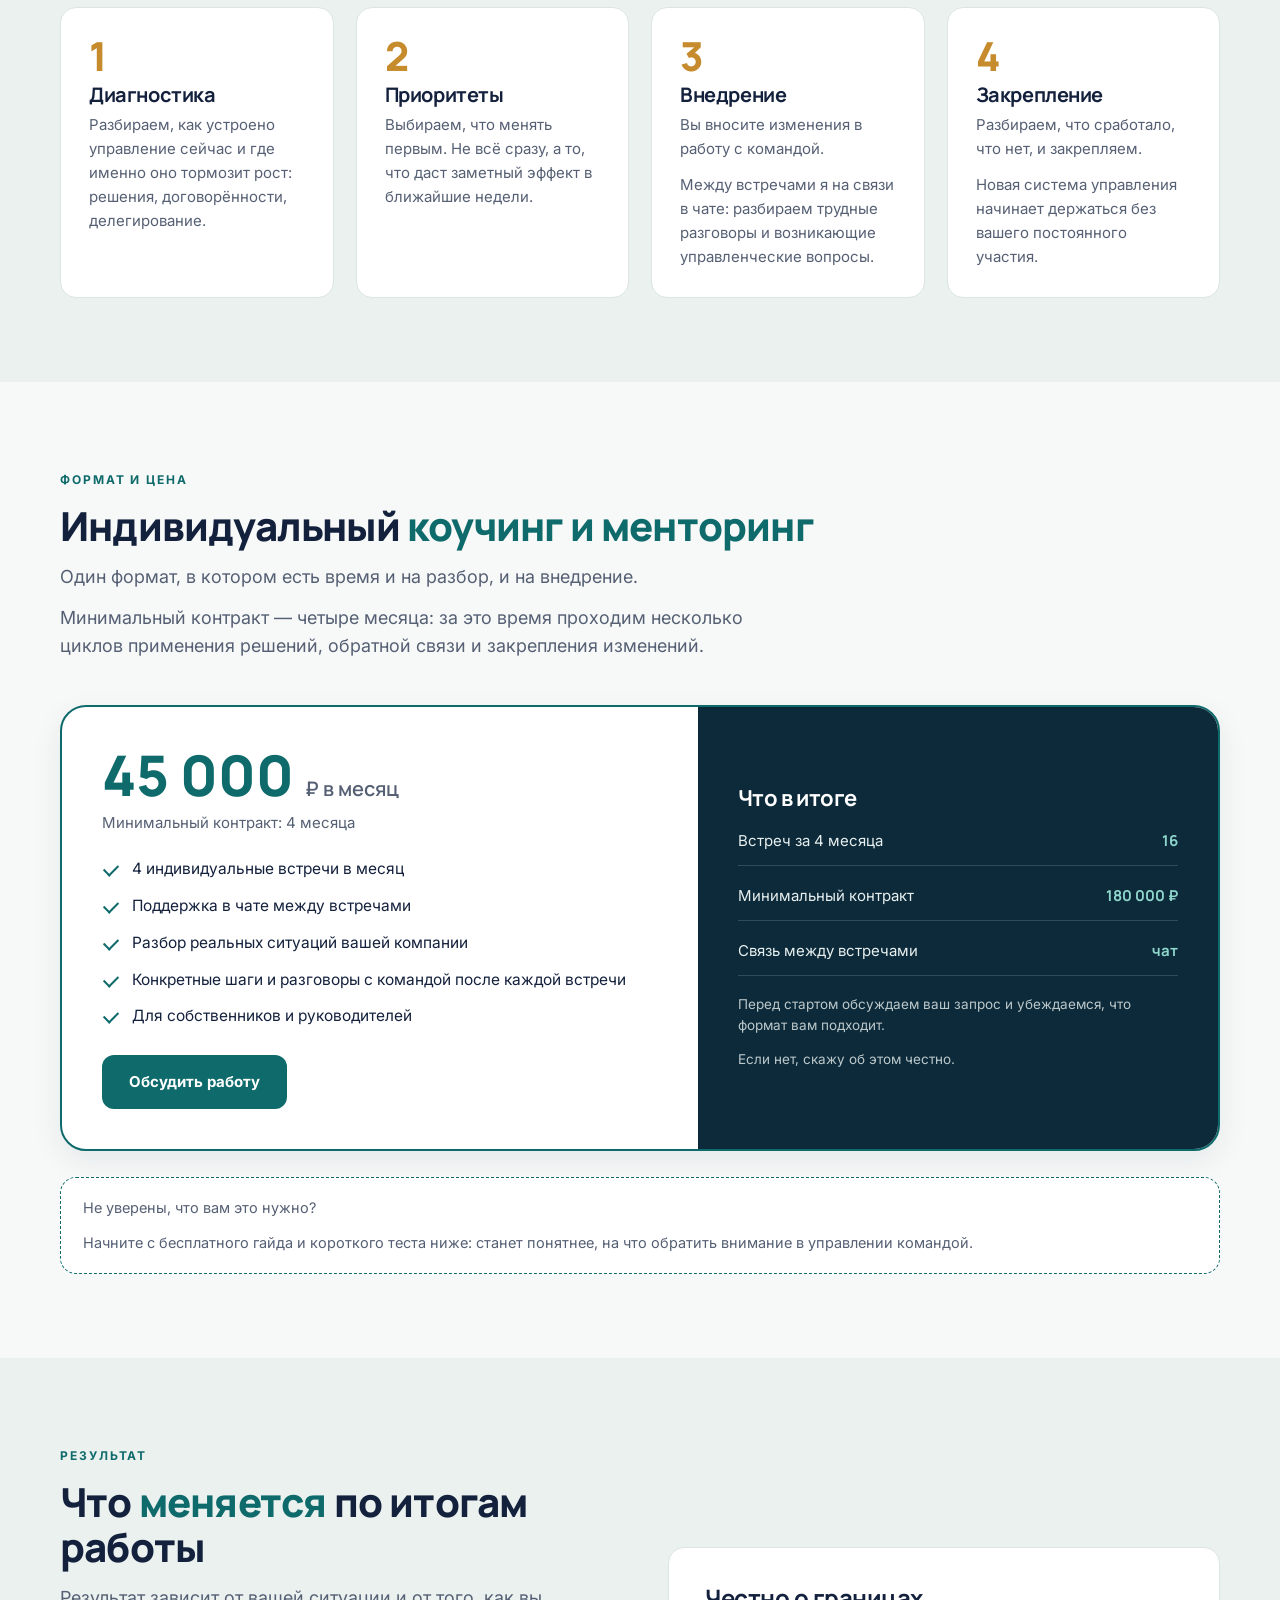
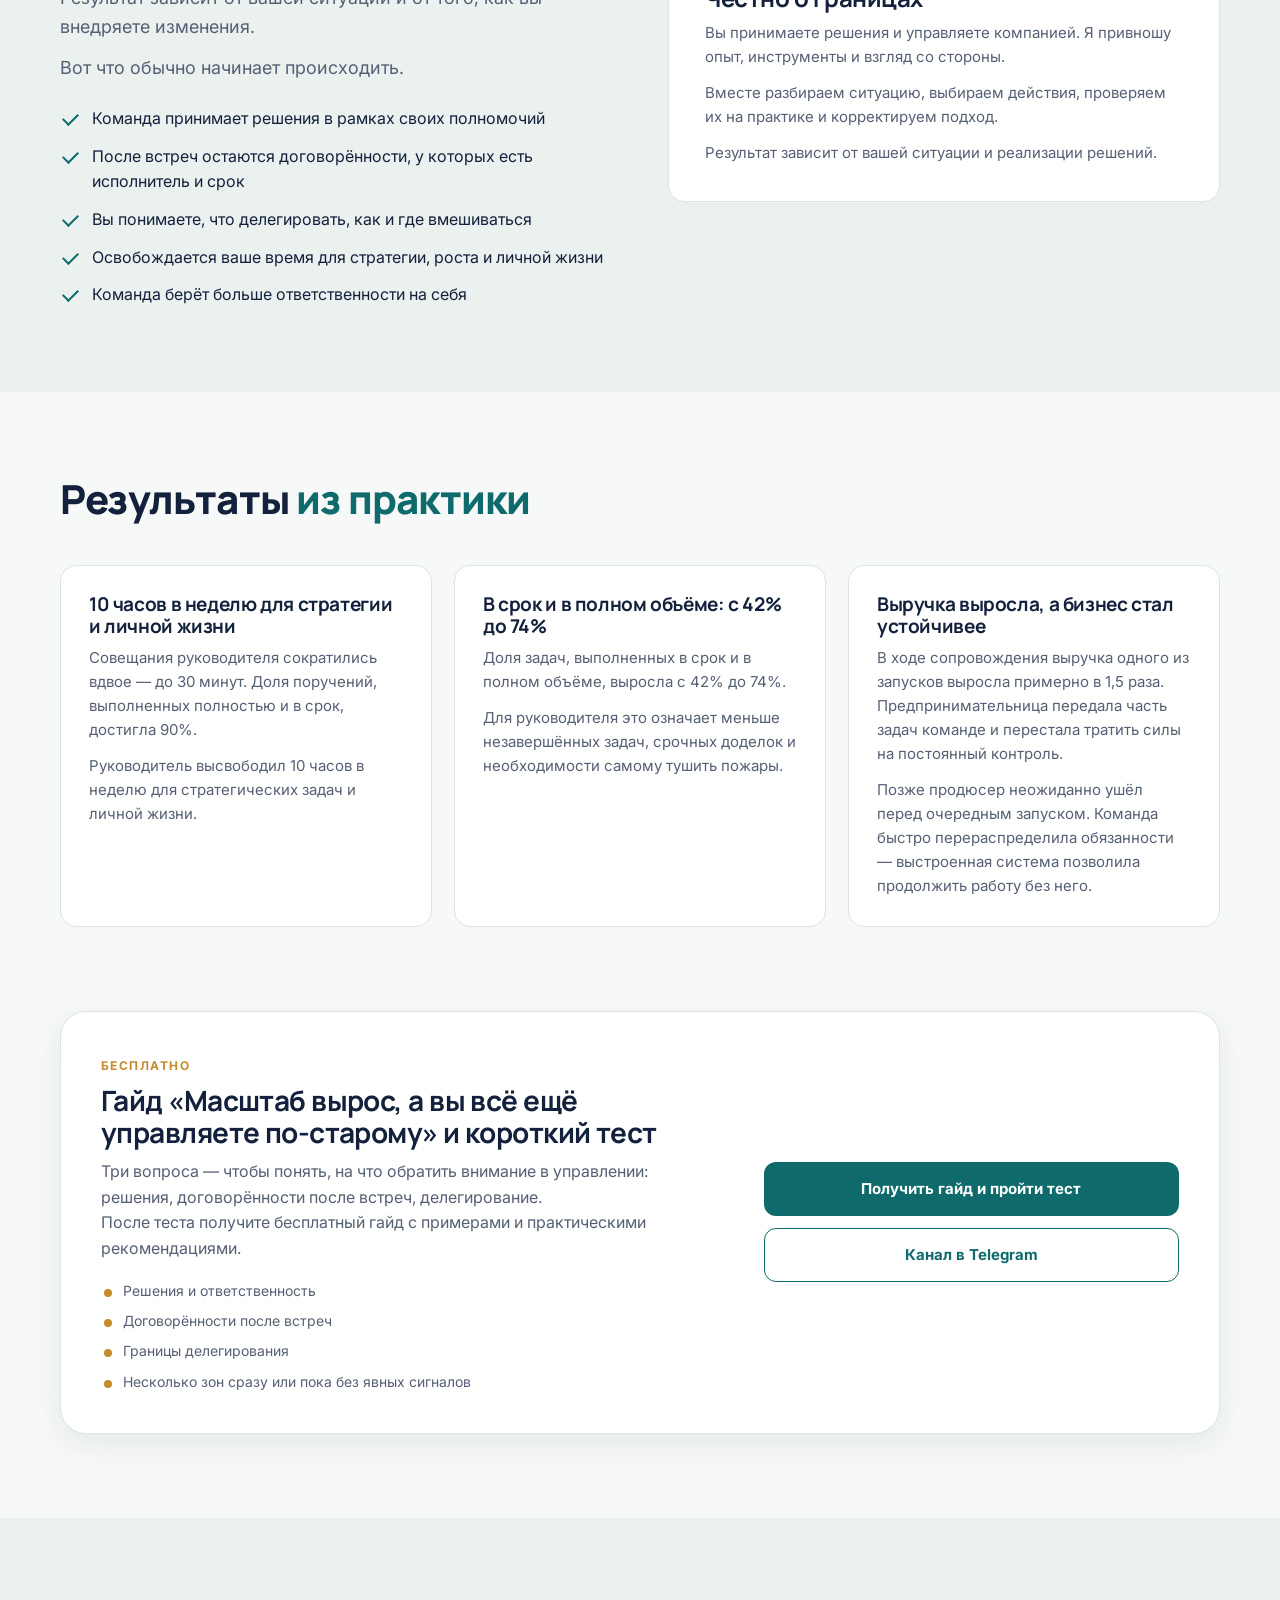
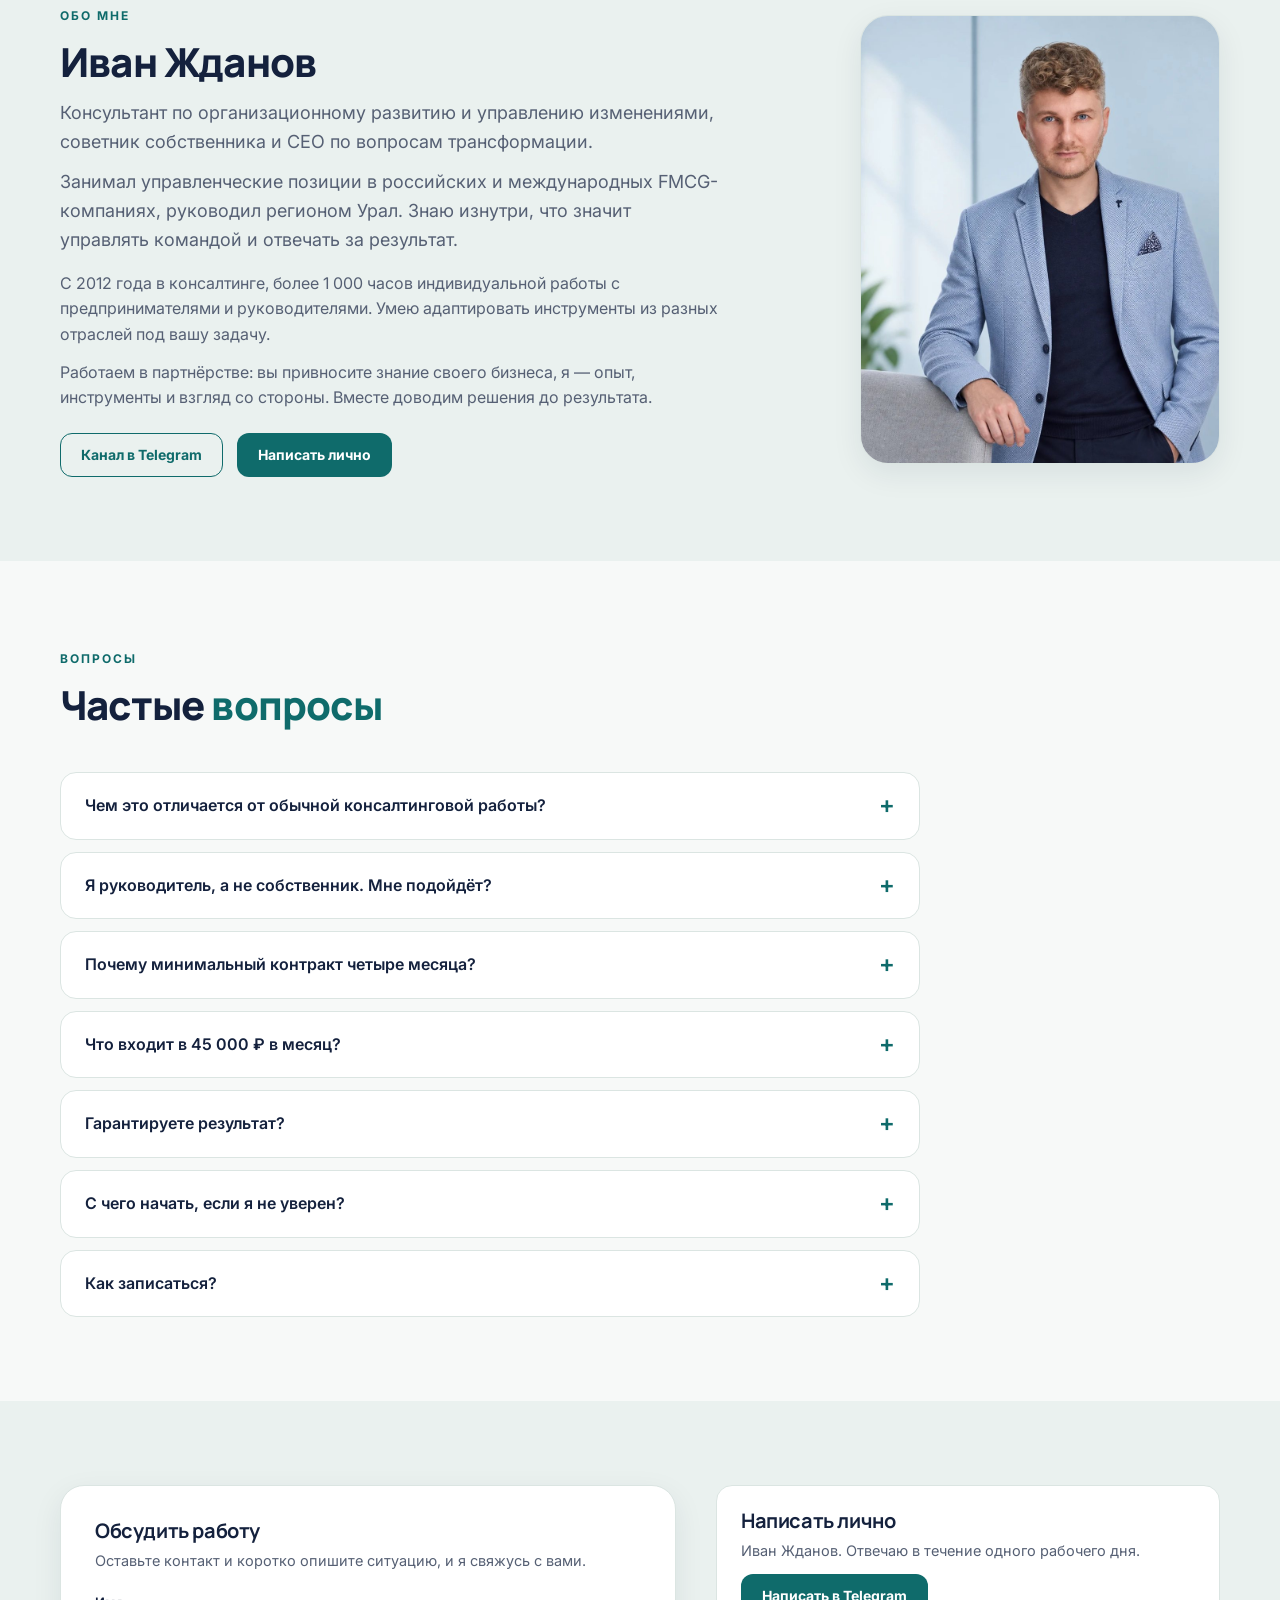
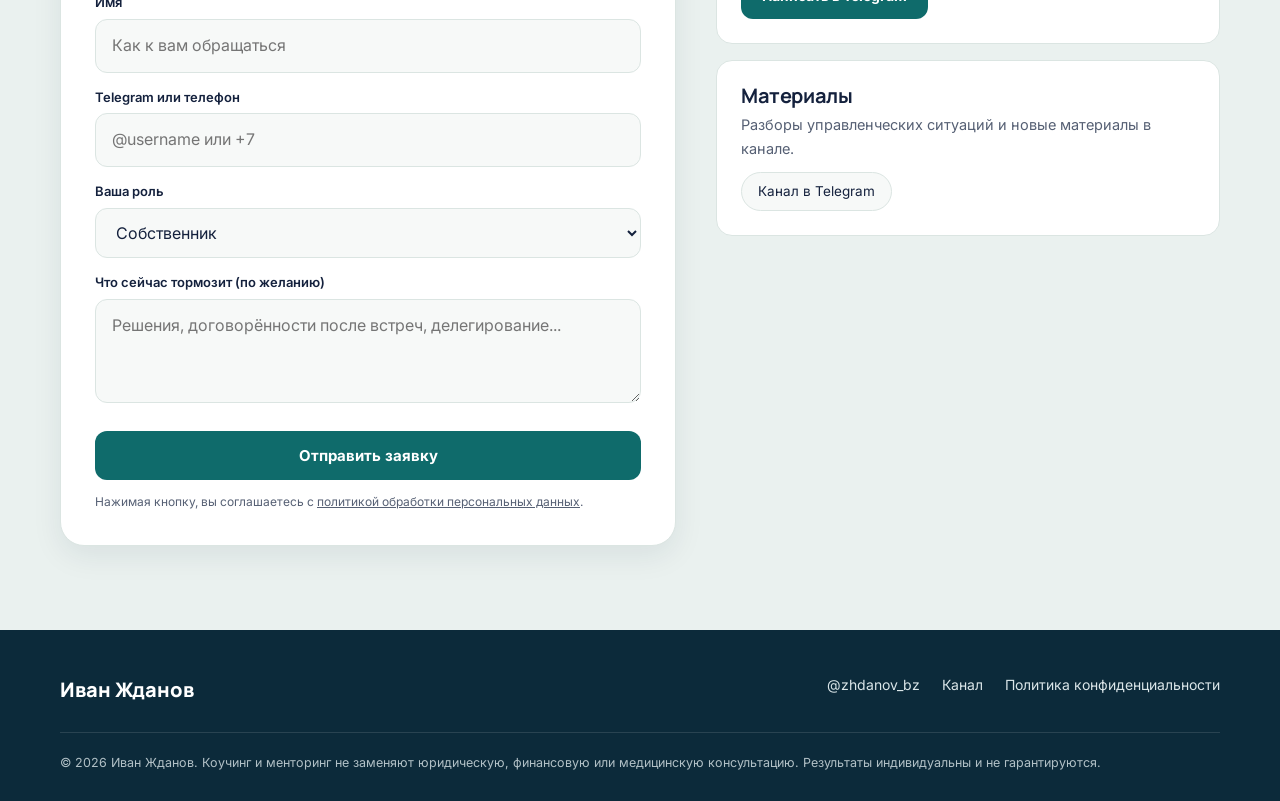
==== commit 18af54c3: "Client edits: texts, logo/favicons, photo, cases, bot link, 320px" ====
--- a/index.html
+++ b/index.html
@@ -8,7 +8,9 @@
 <meta property="og:title" content="Иван Жданов — коучинг и менторинг для собственников и руководителей">
 <meta property="og:description" content="Масштаб вырос, а вы всё ещё управляете по-старому? Индивидуальная работа над решениями, делегированием и управлением в растущей компании.">
 <meta property="og:type" content="website">
-<link rel="icon" href="data:image/svg+xml,%3Csvg xmlns='http://www.w3.org/2000/svg' viewBox='0 0 32 32'%3E%3Crect width='32' height='32' rx='8' fill='%230c2a3a'/%3E%3Crect x='7' y='17' width='7' height='8' rx='1.5' fill='%238fd6cc'/%3E%3Crect x='16' y='11' width='9' height='14' rx='1.5' fill='%23ffffff'/%3E%3Ccircle cx='24' cy='8' r='3' fill='%23c58b2c'/%3E%3C/svg%3E">
+<link rel="icon" type="image/png" sizes="32x32" href="img/favicon-32.png">
+<link rel="icon" type="image/png" sizes="192x192" href="img/icon-192.png">
+<link rel="apple-touch-icon" sizes="180x180" href="img/apple-touch-icon.png">
 <link rel="preconnect" href="https://fonts.googleapis.com">
 <link rel="preconnect" href="https://fonts.gstatic.com" crossorigin>
 <link href="https://fonts.googleapis.com/css2?family=Manrope:wght@500;600;700;800&family=Inter:wght@400;500;600;700&display=swap" rel="stylesheet">
@@ -19,7 +21,7 @@
 <header class="header" id="header">
   <div class="container header__inner">
     <a href="#top" class="logo" aria-label="Иван Жданов">
-      <svg viewBox="0 0 32 32" fill="none"><rect width="32" height="32" rx="8" fill="#0c2a3a"/><rect x="7" y="17" width="7" height="8" rx="1.5" fill="#8fd6cc"/><rect x="16" y="11" width="9" height="14" rx="1.5" fill="#fff"/><circle cx="24" cy="8" r="3" fill="#c58b2c"/></svg>
+      <img src="img/logo.png" alt="" width="30" height="32">
       <span class="nm">Иван Жданов</span> <small>менторинг</small>
     </a>
     <nav class="nav" id="nav">
@@ -42,7 +44,7 @@
     <div>
       <span class="eyebrow">Коучинг и менторинг · для собственников и руководителей</span>
       <h1>Масштаб вырос, а вы всё ещё управляете <em>по-старому</em></h1>
-      <p class="hero__sub">Компания стала больше, а решения по-прежнему идут через вас, договорённости после встреч теряются, делегирование не держится. Помогаю собственникам и наёмным руководителям перестроить управление под новый масштаб, не останавливая бизнес.</p>
+      <div class="hero__sub"><p>Задач и ответственности стало больше, а решения по-прежнему идут через вас, договорённости после встреч теряются, делегирование не освобождает время.</p><p>Работаю в партнёрстве с собственниками и руководителями: вместе пересматриваем подходы к управлению и доводим решения до результата.</p></div>
       <div class="hero__cta">
         <a href="#contact" class="btn btn--primary">Обсудить индивидуальную работу</a>
         <a href="#guide" class="btn btn--ghost">Получить гайд и тест</a>
@@ -57,8 +59,8 @@
       <h3>Что меняется в управлении</h3>
       <p class="s">Не «ещё больше контроля», а другая система решений и ответственности.</p>
       <div class="shift">
-        <div class="shift__row"><span>Все решения через вас</span><i>→</i><span>Решения на своих уровнях</span></div>
-        <div class="shift__row"><span>Договорённости теряются</span><i>→</i><span>Итоги встреч доходят до дела</span></div>
+        <div class="shift__row"><span>Все решения через вас</span><i>→</i><span>Решения в рамках полномочий</span></div>
+        <div class="shift__row"><span>Договорённости теряются</span><i>→</i><span>Договорённости выполняются</span></div>
         <div class="shift__row"><span>Делегируете и перепроверяете</span><i>→</i><span>Понятные границы ответственности</span></div>
       </div>
       <a href="#price" class="btn btn--primary">Посмотреть формат</a>
@@ -70,13 +72,13 @@
   <div class="container">
     <div class="section-head">
       <span class="eyebrow">Узнаёте себя?</span>
-      <h2>Компания выросла, а <em>способ управлять</em> остался прежним</h2>
-      <p class="lead">Когда бизнес был небольшим, всё держалось на вашем участии. С ростом тот же способ начинает тормозить компанию и забирать ваше время. Чаще всего это проявляется в трёх местах.</p>
+      <h2>Масштаб задач вырос, а <em>способ управлять</em> остался прежним</h2>
+      <div class="lead"><p>Раньше многое держалось на вашем личном участии. С ростом задач и ответственности тот же способ работы начинает ограничивать результаты команды и забирать ваше время.</p><p>Чаще всего это проявляется в трёх местах.</p></div>
     </div>
     <div class="grid grid--3">
       <div class="adv"><div class="ico"><svg viewBox="0 0 24 24" fill="none" stroke="currentColor" stroke-width="1.7" stroke-linecap="round" stroke-linejoin="round"><circle cx="12" cy="12" r="3"/><path d="M12 3v3M12 18v3M3 12h3M18 12h3M5.6 5.6l2.1 2.1M16.3 16.3l2.1 2.1M18.4 5.6l-2.1 2.1M7.7 16.3l-2.1 2.1"/></svg></div><h3>Решения и ответственность</h3><p>Любой вопрос возвращается к вам. Команда ждёт вашего слова, а вы тратите время на то, что должно решаться без вас.</p></div>
       <div class="adv"><div class="ico"><svg viewBox="0 0 24 24" fill="none" stroke="currentColor" stroke-width="1.7" stroke-linecap="round" stroke-linejoin="round"><path d="M4 5h16v11H9l-5 4z"/><path d="M8 9h8M8 12h5"/></svg></div><h3>Договорённости после встреч</h3><p>На совещании все согласны, а через неделю результата нет. Задачи размываются, сроки сдвигаются, спрашивать приходится вам.</p></div>
-      <div class="adv"><div class="ico"><svg viewBox="0 0 24 24" fill="none" stroke="currentColor" stroke-width="1.7" stroke-linecap="round" stroke-linejoin="round"><path d="M16 11a4 4 0 1 0-8 0M4 21v-1a6 6 0 0 1 6-6h4a6 6 0 0 1 6 6v1"/></svg></div><h3>Границы делегирования</h3><p>Передали задачу, но результат не тот, и вы делаете сами. Непонятно, что отдавать, как и где заканчивается ваша зона.</p></div>
+      <div class="adv"><div class="ico"><svg viewBox="0 0 24 24" fill="none" stroke="currentColor" stroke-width="1.7" stroke-linecap="round" stroke-linejoin="round"><path d="M16 11a4 4 0 1 0-8 0M4 21v-1a6 6 0 0 1 6-6h4a6 6 0 0 1 6 6v1"/></svg></div><h3>Границы делегирования</h3><p>Передали задачу, но результат не тот, и вы делаете сами. Непонятно, какие решения сотрудник принимает самостоятельно и когда должен подключить вас.</p></div>
     </div>
     <div class="note">Часто всё сразу: сценарии переплетены, поэтому одной «настройкой процессов» проблему не закрыть. Мы начинаем с того, где именно в вашей компании узкое место.</div>
   </div>
@@ -88,10 +90,12 @@
       <div>
         <span class="eyebrow">Главная мысль</span>
         <h2>Проблема не в людях и не в регламентах</h2>
-        <p>Новые должности, регламенты и ещё один чат редко решают задачу. Пока руководитель принимает решения и распределяет ответственность по-прежнему, система воспроизводит прежний результат.</p>
-        <p style="margin-top:12px">Мы работаем с тем, как вы управляете: как принимаете решения, как ставите задачи, как договариваетесь и что оставляете за собой. Когда это меняется, команда начинает работать иначе.</p>
-      </div>
-      <div class="idea__q">Масштаб растёт быстрее, чем меняется способ управлять. Эту разницу и нужно закрыть.</div>
+        <p>Новые должности, регламенты и ещё один чат редко решают задачу.</p>
+        <p style="margin-top:12px">Пока руководитель принимает решения и распределяет ответственность по-прежнему, система воспроизводит прежний результат.</p>
+        <p style="margin-top:12px">Мы работаем с тем, как вы управляете: как принимаете решения, как ставите задачи, как договариваетесь и что оставляете за собой.</p>
+        <p style="margin-top:12px">Когда это меняется, команда начинает работать иначе.</p>
+      </div>
+      <div class="idea__q"><p>Масштаб растёт быстрее, чем меняется способ управлять.</p><p>Эту разницу и нужно закрыть.</p></div>
     </div>
   </div>
 </section>
@@ -101,8 +105,8 @@
     <div>
       <span class="eyebrow">Подход</span>
       <h2>Коучинг и менторинг в <em>одной работе</em></h2>
-      <p class="lead" style="margin-bottom:22px">Я совмещаю два режима. Как коуч помогаю вам самим увидеть, где управление не соответствует масштабу. Как консультант по организационному развитию и изменениям даю опыт, модели и конкретные решения.</p>
-      <p style="color:var(--muted)">Я работаю как советник по трансформации: смотрю на компанию вместе с вами, помогаю выбрать порядок изменений и поддерживаю, пока они закрепляются в команде.</p>
+      <div class="lead" style="margin-bottom:22px"><p>В работе сочетаются коучинг, менторинг и консультирование: проясняем цели, находим ваше решение, опираемся на опыт и инструменты управления.</p><p>Вместе выбираем, что подходит именно вашей ситуации, применяем и доводим до результата.</p></div>
+      <p style="color:var(--muted)">Работаю как советник по трансформации: вместе с вами выбираем порядок изменений и разбираем, как закрепить их в работе команды.</p>
     </div>
     <div>
       <ul class="checks">
@@ -122,13 +126,13 @@
     <div class="section-head">
       <span class="eyebrow">Как проходит работа</span>
       <h2>Основные изменения происходят <em>между</em> встречами</h2>
-      <p class="lead">Встречи нужны, чтобы разобраться и спланировать. Реальные изменения вы вносите в компании, и я сопровождаю этот процесс.</p>
+      <div class="lead"><p>Встречи нужны, чтобы разобраться и спланировать.</p><p>Реальные изменения вы вносите в компании, и я сопровождаю этот процесс.</p></div>
     </div>
     <div class="grid grid--4">
       <div class="step"><b>1</b><h3>Диагностика</h3><p>Разбираем, как устроено управление сейчас и где именно оно тормозит рост: решения, договорённости, делегирование.</p></div>
       <div class="step"><b>2</b><h3>Приоритеты</h3><p>Выбираем, что менять первым. Не всё сразу, а то, что даст заметный эффект в ближайшие недели.</p></div>
-      <div class="step"><b>3</b><h3>Внедрение</h3><p>Вы вносите изменения в работу с командой. Между встречами я на связи в чате и помогаю с трудными разговорами и решениями.</p></div>
-      <div class="step"><b>4</b><h3>Закрепление</h3><p>Разбираем, что сработало, что нет, и закрепляем. Новая система управления начинает держаться без вашего постоянного участия.</p></div>
+      <div class="step"><b>3</b><h3>Внедрение</h3><p>Вы вносите изменения в работу с командой.</p><p>Между встречами я на связи в чате: разбираем трудные разговоры и возникающие управленческие вопросы.</p></div>
+      <div class="step"><b>4</b><h3>Закрепление</h3><p>Разбираем, что сработало, что нет, и закрепляем.</p><p>Новая система управления начинает держаться без вашего постоянного участия.</p></div>
     </div>
   </div>
 </section>
@@ -138,7 +142,7 @@
     <div class="section-head">
       <span class="eyebrow">Формат и цена</span>
       <h2>Индивидуальный <em>коучинг и менторинг</em></h2>
-      <p class="lead">Один формат, в котором есть время и на разбор, и на внедрение. Минимальный контракт четыре месяца: за меньший срок управление не успевает перестроиться и закрепиться.</p>
+      <div class="lead"><p>Один формат, в котором есть время и на разбор, и на внедрение.</p><p>Минимальный контракт — четыре месяца: за это время проходим несколько циклов применения решений, обратной связи и закрепления изменений.</p></div>
     </div>
     <div class="offer">
       <div class="offer__main">
@@ -149,7 +153,7 @@
           <li>Поддержка в чате между встречами</li>
           <li>Разбор реальных ситуаций вашей компании</li>
           <li>Конкретные шаги и разговоры с командой после каждой встречи</li>
-          <li>Для собственников и наёмных руководителей</li>
+          <li>Для собственников и руководителей</li>
         </ul>
         <a href="#contact" class="btn btn--primary">Обсудить работу</a>
       </div>
@@ -158,10 +162,10 @@
         <div class="row"><span>Встреч за 4 месяца</span><b>16</b></div>
         <div class="row"><span>Минимальный контракт</span><b>180 000 ₽</b></div>
         <div class="row"><span>Связь между встречами</span><b>чат</b></div>
-        <p>Перед стартом обсуждаем ваш запрос и убеждаемся, что формат вам подходит. Если нет, скажу об этом честно.</p>
-      </div>
-    </div>
-    <div class="note">Не уверены, что вам это нужно? Начните с бесплатного гайда и короткого теста ниже: станет понятнее, где именно у вас узкое место.</div>
+        <div><p>Перед стартом обсуждаем ваш запрос и убеждаемся, что формат вам подходит.</p><p>Если нет, скажу об этом честно.</p></div>
+      </div>
+    </div>
+    <div class="note"><p>Не уверены, что вам это нужно?</p><p>Начните с бесплатного гайда и короткого теста ниже: станет понятнее, на что обратить внимание в управлении командой.</p></div>
   </div>
 </section>
 
@@ -170,18 +174,31 @@
     <div>
       <span class="eyebrow">Результат</span>
       <h2>Что <em>меняется</em> по итогам работы</h2>
-      <p class="lead" style="margin-bottom:24px">Результат зависит от вашей ситуации и от того, как вы внедряете изменения. Вот что обычно начинает происходить.</p>
+      <div class="lead" style="margin-bottom:24px"><p>Результат зависит от вашей ситуации и от того, как вы внедряете изменения.</p><p>Вот что обычно начинает происходить.</p></div>
       <ul class="checks">
-        <li>Решения принимаются ближе к тому месту, где возникает вопрос</li>
+        <li>Команда принимает решения в рамках своих полномочий</li>
         <li>После встреч остаются договорённости, у которых есть исполнитель и срок</li>
         <li>Вы понимаете, что делегировать, как и где вмешиваться</li>
-        <li>Освобождается ваше время для стратегии и роста</li>
+        <li>Освобождается ваше время для стратегии, роста и личной жизни</li>
         <li>Команда берёт больше ответственности на себя</li>
       </ul>
     </div>
     <div class="adv" style="padding:36px">
       <h3 style="font-size:24px;margin-bottom:10px">Честно о границах</h3>
-      <p>Я не заменяю юриста, финансиста или операционного директора и не управляю компанией вместо вас. Конкретный результат не гарантируется: он зависит от вашей ситуации и вовлечённости. Менять управление приходится вам, я помогаю делать это осознанно и быстрее.</p>
+      <p>Вы принимаете решения и управляете компанией. Я привношу опыт, инструменты и взгляд со стороны.</p><p>Вместе разбираем ситуацию, выбираем действия, проверяем их на практике и корректируем подход.</p><p>Результат зависит от вашей ситуации и реализации решений.</p>
+    </div>
+  </div>
+</section>
+
+<section id="practice">
+  <div class="container">
+    <div class="section-head">
+      <h2>Результаты <em>из практики</em></h2>
+    </div>
+    <div class="grid grid--3">
+      <div class="adv case"><h3>10 часов в неделю для стратегии и личной жизни</h3><p>Совещания руководителя сократились вдвое — до 30 минут. Доля поручений, выполненных полностью и в срок, достигла 90%.</p><p>Руководитель высвободил 10 часов в неделю для стратегических задач и личной жизни.</p></div>
+      <div class="adv case"><h3>В срок и в полном объёме: с 42% до 74%</h3><p>Доля задач, выполненных в срок и в полном объёме, выросла с 42% до 74%.</p><p>Для руководителя это означает меньше незавершённых задач, срочных доделок и необходимости самому тушить пожары.</p></div>
+      <div class="adv case"><h3>Выручка выросла, а бизнес стал устойчивее</h3><p>В ходе сопровождения выручка одного из запусков выросла примерно в 1,5 раза. Предпринимательница передала часть задач команде и перестала тратить силы на постоянный контроль.</p><p>Позже продюсер неожиданно ушёл перед очередным запуском. Команда быстро перераспределила обязанности — выстроенная система позволила продолжить работу без него.</p></div>
     </div>
   </div>
 </section>
@@ -192,7 +209,8 @@
       <div>
         <span class="magnet__tag">Бесплатно</span>
         <h3>Гайд «Масштаб вырос, а вы всё ещё управляете по-старому» и короткий тест</h3>
-        <p>Три вопроса, и вы увидите, где у вас узкое место: в решениях, в договорённостях после встреч, в делегировании или сразу в нескольких зонах. К результату прилагается гайд.</p>
+        <p>Три вопроса — чтобы понять, на что обратить внимание в управлении: решения, договорённости после встреч, делегирование.</p>
+        <p>После теста получите бесплатный гайд с примерами и практическими рекомендациями.</p>
         <ul class="res">
           <li>Решения и ответственность</li>
           <li>Договорённости после встреч</li>
@@ -201,8 +219,8 @@
         </ul>
       </div>
       <div class="magnet__cta">
-        <a href="https://t.me/zhdanov_bz?text=%D0%97%D0%B4%D1%80%D0%B0%D0%B2%D1%81%D1%82%D0%B2%D1%83%D0%B9%D1%82%D0%B5%2C%20%D0%98%D0%B2%D0%B0%D0%BD!%20%D0%A5%D0%BE%D1%87%D1%83%20%D0%BF%D0%BE%D0%BB%D1%83%D1%87%D0%B8%D1%82%D1%8C%20%D0%B3%D0%B0%D0%B9%D0%B4%20%C2%AB%D0%9C%D0%B0%D1%81%D1%88%D1%82%D0%B0%D0%B1%20%D0%B2%D1%8B%D1%80%D0%BE%D1%81%2C%20%D0%B0%20%D0%B2%D1%8B%20%D0%B2%D1%81%D1%91%20%D0%B5%D1%89%D1%91%20%D1%83%D0%BF%D1%80%D0%B0%D0%B2%D0%BB%D1%8F%D0%B5%D1%82%D0%B5%20%D0%BF%D0%BE-%D1%81%D1%82%D0%B0%D1%80%D0%BE%D0%BC%D1%83%C2%BB%20%D0%B8%20%D0%BF%D1%80%D0%BE%D0%B9%D1%82%D0%B8%20%D1%82%D0%B5%D1%81%D1%82." class="btn btn--primary" target="_blank" rel="noopener" id="guide-link">Получить гайд и пройти тест</a>
-        <a href="https://t.me/+tDu7ewpUkkI4M2Q6" class="btn btn--ghost" target="_blank" rel="noopener">Канал в Telegram</a>
+        <a href="https://t.me/trip_wire_super_bot?start=ca9c4b23cd23" class="btn btn--primary" target="_blank" rel="noopener" id="guide-link">Получить гайд и пройти тест</a>
+        <a href="https://t.me/+cTdEKISWR205NjJi" class="btn btn--ghost" target="_blank" rel="noopener">Канал в Telegram</a>
       </div>
     </div>
   </div>
@@ -210,19 +228,17 @@
 
 <section id="about" class="alt">
   <div class="container about">
-    <div class="about__emb" aria-hidden="true">
-      <svg viewBox="0 0 120 120" fill="none"><rect x="16" y="64" width="26" height="40" rx="5" fill="#8fd6cc"/><rect x="47" y="40" width="26" height="64" rx="5" fill="#0c2a3a"/><rect x="78" y="18" width="26" height="86" rx="5" fill="#0f6b6b"/><circle cx="91" cy="10" r="6" fill="#c58b2c"/></svg>
-    </div>
     <div>
       <span class="eyebrow">Обо мне</span>
-      <h2>Иван Жданов, <em>консультант по организационному развитию</em></h2>
-      <p class="lead">Консультант по организационному развитию и изменениям, советник СЕО по трансформации. Работаю с собственниками и наёмными руководителями компаний, которые выросли быстрее, чем изменилось управление.</p>
-      <p style="color:var(--muted);margin-top:16px">Мой фокус: как принимаются решения, как устроена ответственность и почему договорённости не превращаются в результат. Не даю универсальных рецептов: разбираем вашу компанию и ваши ситуации.</p>
+      <h2>Иван Жданов</h2>
+      <div class="lead"><p>Консультант по организационному развитию и управлению изменениями, советник собственника и CEO по вопросам трансформации.</p><p>Занимал управленческие позиции в российских и международных FMCG-компаниях, руководил регионом Урал. Знаю изнутри, что значит управлять командой и отвечать за результат.</p></div>
+      <div class="muted-p" style="color:var(--muted);margin-top:16px"><p>С 2012 года в консалтинге, более 1 000 часов индивидуальной работы с предпринимателями и руководителями. Умею адаптировать инструменты из разных отраслей под вашу задачу.</p><p>Работаем в партнёрстве: вы привносите знание своего бизнеса, я — опыт, инструменты и взгляд со стороны. Вместе доводим решения до результата.</p></div>
       <div class="hero__cta" style="margin-top:22px">
-        <a href="https://t.me/+tDu7ewpUkkI4M2Q6" class="btn btn--ghost btn--sm" target="_blank" rel="noopener">Канал в Telegram</a>
+        <a href="https://t.me/+cTdEKISWR205NjJi" class="btn btn--ghost btn--sm" target="_blank" rel="noopener">Канал в Telegram</a>
         <a href="#contact" class="btn btn--primary btn--sm">Написать лично</a>
       </div>
     </div>
+    <div class="about__photo"><img src="img/ivan.jpg" alt="Иван Жданов" width="900" height="1125" loading="lazy"></div>
   </div>
 </section>
 
@@ -233,12 +249,12 @@
       <h2>Частые <em>вопросы</em></h2>
     </div>
     <div class="faq">
-      <details class="faq__item"><summary>Чем это отличается от обычной консалтинговой работы?</summary><p>Консалтинг обычно приносит рекомендации, которые потом нужно внедрять самим. Здесь я остаюсь рядом на время внедрения: вы пробуете, приходите с результатом, мы разбираем и корректируем. Работа идёт на материале вашей реальной компании.</p></details>
-      <details class="faq__item"><summary>Я наёмный руководитель, а не собственник. Мне подойдёт?</summary><p>Да. Формат подходит и собственникам, и наёмным руководителям, у которых зона ответственности выросла, а привычный способ управлять перестал работать.</p></details>
-      <details class="faq__item"><summary>Почему минимальный контракт четыре месяца?</summary><p>За одну-две встречи можно увидеть проблему, но не изменить управление. Чтобы новые правила прижились в команде и вы убедились, что они работают, нужно несколько циклов: попробовали, разобрали, поправили. За меньший срок честно этого не сделать.</p></details>
+      <details class="faq__item"><summary>Чем это отличается от обычной консалтинговой работы?</summary><p>Консалтинг обычно приносит рекомендации, которые потом нужно внедрять самим.</p><p>Здесь я остаюсь рядом на время внедрения: вы пробуете, приходите с результатом, мы разбираем и корректируем. Работа идёт на материале вашей реальной компании.</p></details>
+      <details class="faq__item"><summary>Я руководитель, а не собственник. Мне подойдёт?</summary><p>Да. Формат подходит и предпринимателям, и руководителям, у которых зона ответственности выросла, а привычный способ управления перестал давать нужный результат.</p><p>Работаем с тем, на что вы можете влиять в рамках своих полномочий.</p></details>
+      <details class="faq__item"><summary>Почему минимальный контракт четыре месяца?</summary><p>За одну-две встречи можно увидеть проблему, но не изменить управление.</p><p>Чтобы изменения закрепились в работе команды, нужны несколько циклов: попробовали, разобрали результат, скорректировали подход. На это и рассчитаны четыре месяца.</p></details>
       <details class="faq__item"><summary>Что входит в 45 000 ₽ в месяц?</summary><p>Четыре индивидуальные встречи в месяц и поддержка в чате между встречами. Дополнительно платить за чат или разборы не нужно.</p></details>
-      <details class="faq__item"><summary>Гарантируете результат?</summary><p>Нет, и честно этого не может никто. Результат зависит от вашей ситуации и от того, насколько вы внедряете договорённости. Я помогаю разобраться, выбрать приоритеты и не потерять темп.</p></details>
-      <details class="faq__item"><summary>С чего начать, если я не уверен?</summary><p>Получите бесплатный гайд и пройдите короткий тест, он покажет, где у вас узкое место. Если захотите обсудить, напишите в Telegram или оставьте заявку ниже, и поговорим о вашей ситуации.</p></details>
+      <details class="faq__item"><summary>Гарантируете результат?</summary><p>Заранее обещать конкретный результат без разбора вашей ситуации было бы нечестно. В начале работы согласуем цель и признаки её достижения.</p><p>Дальше проверяем продвижение на практике: что изменилось, что мешает и какие действия нужно скорректировать. Результат зависит от вашей ситуации и реализации решений.</p></details>
+      <details class="faq__item"><summary>С чего начать, если я не уверен?</summary><p>Пройдите короткий тест и получите бесплатный гайд — это позволит посмотреть, на что обратить внимание в управлении командой.</p><p>Если захотите разобрать свою ситуацию, напишите в Telegram или оставьте заявку ниже.</p></details>
       <details class="faq__item"><summary>Как записаться?</summary><p>Оставьте заявку в форме ниже или напишите в Telegram @zhdanov_bz. Обычно отвечаю в течение одного рабочего дня.</p></details>
     </div>
   </div>
@@ -273,7 +289,7 @@
         <h3>Материалы</h3>
         <p>Разборы управленческих ситуаций и новые материалы в канале.</p>
         <div class="socials">
-          <a href="https://t.me/+tDu7ewpUkkI4M2Q6" target="_blank" rel="noopener">Канал в Telegram</a>
+          <a href="https://t.me/+cTdEKISWR205NjJi" target="_blank" rel="noopener">Канал в Telegram</a>
         </div>
       </div>
     </div>
@@ -288,7 +304,7 @@
       <a href="#top" class="logo">Иван Жданов</a>
       <div class="footer__links">
         <a href="https://t.me/zhdanov_bz" target="_blank" rel="noopener">@zhdanov_bz</a>
-        <a href="https://t.me/+tDu7ewpUkkI4M2Q6" target="_blank" rel="noopener">Канал</a>
+        <a href="https://t.me/+cTdEKISWR205NjJi" target="_blank" rel="noopener">Канал</a>
         <a href="privacy.html">Политика конфиденциальности</a>
       </div>
     </div>
--- a/styles.css
+++ b/styles.css
@@ -115,7 +115,7 @@
 .res li{font-size:14px;color:var(--muted);padding-left:22px;position:relative}
 .res li::before{content:"";position:absolute;left:3px;top:9px;width:8px;height:8px;border-radius:50%;background:var(--gold)}
 
-.about{display:grid;grid-template-columns:.8fr 1.2fr;gap:56px;align-items:center}
+.about{display:grid;grid-template-columns:1.2fr .8fr;gap:56px;align-items:center}
 .about__emb{aspect-ratio:1;border-radius:28px;background:radial-gradient(circle at 30% 25%,var(--tint),transparent 55%),linear-gradient(145deg,#e4eeec,#f4ecdb);border:1px solid var(--line);display:grid;place-items:center;max-width:340px}
 .about__emb svg{width:62%}
 
@@ -164,6 +164,17 @@
 .doc p,.doc li{color:var(--muted);margin-bottom:10px}
 .doc ul{padding-left:20px}
 
+.logo img{width:auto;height:32px;flex-shrink:0}
+.hero__sub p+p,.lead p+p,.note p+p,.adv p+p,.step p+p,.faq__item p+p,.idea__q p+p,.offer__side p+p,.muted-p p+p{margin-top:12px}
+.hero__sub p,.lead p{font:inherit;color:inherit}
+.faq__item p:not(:last-child){padding-bottom:0}
+.faq__item p+p{margin-top:12px}
+.idea__q p{font:inherit;color:inherit}
+.about__photo{border-radius:28px;overflow:hidden;border:1px solid var(--line);box-shadow:var(--sh);max-width:360px;justify-self:end;background:var(--bg2)}
+.about__photo img{width:100%;height:auto;aspect-ratio:900/1125;object-fit:cover}
+.muted-p{font-size:16px}
+#guide{padding-top:0}
+.case h3{font-size:19px}
 @media (max-width:1180px){.nav{gap:18px}.nav a{font-size:13.5px}}
 @media (max-width:1100px){
   .nav{display:none;position:absolute;top:72px;left:0;right:0;background:var(--bg);flex-direction:column;gap:0;padding:8px 20px 20px;border-bottom:1px solid var(--line)}
@@ -180,7 +191,7 @@
   .grid--4{grid-template-columns:repeat(2,1fr)}
   .idea,.magnet{padding:30px}
   .offer__main,.offer__side{padding:30px}
-  .about__emb{max-width:280px}
+  .about__photo{justify-self:start;max-width:320px}
 }
 @media (max-width:560px){
   .grid--4{grid-template-columns:1fr}
@@ -193,3 +204,16 @@
   .btn{white-space:normal;text-align:center}
 }
 @media (max-width:380px){.logo span.nm{display:none}}
+
+@media (max-width:420px){
+  .container{width:min(1160px,100% - 32px)}
+  h1{font-size:30px}
+  .shift__row{grid-template-columns:1fr;gap:4px}
+  .shift__row i{transform:rotate(90deg);justify-self:start;padding-left:12px}
+  .offer__side .row{flex-wrap:wrap}
+  .offer__side .row b{white-space:normal}
+  .offer__main .price small{display:block;margin-top:4px}
+  .hero__cta .btn,.contact-card .btn{width:100%}
+  .nav{padding-left:16px;padding-right:16px}
+}
+body{overflow-x:hidden}
